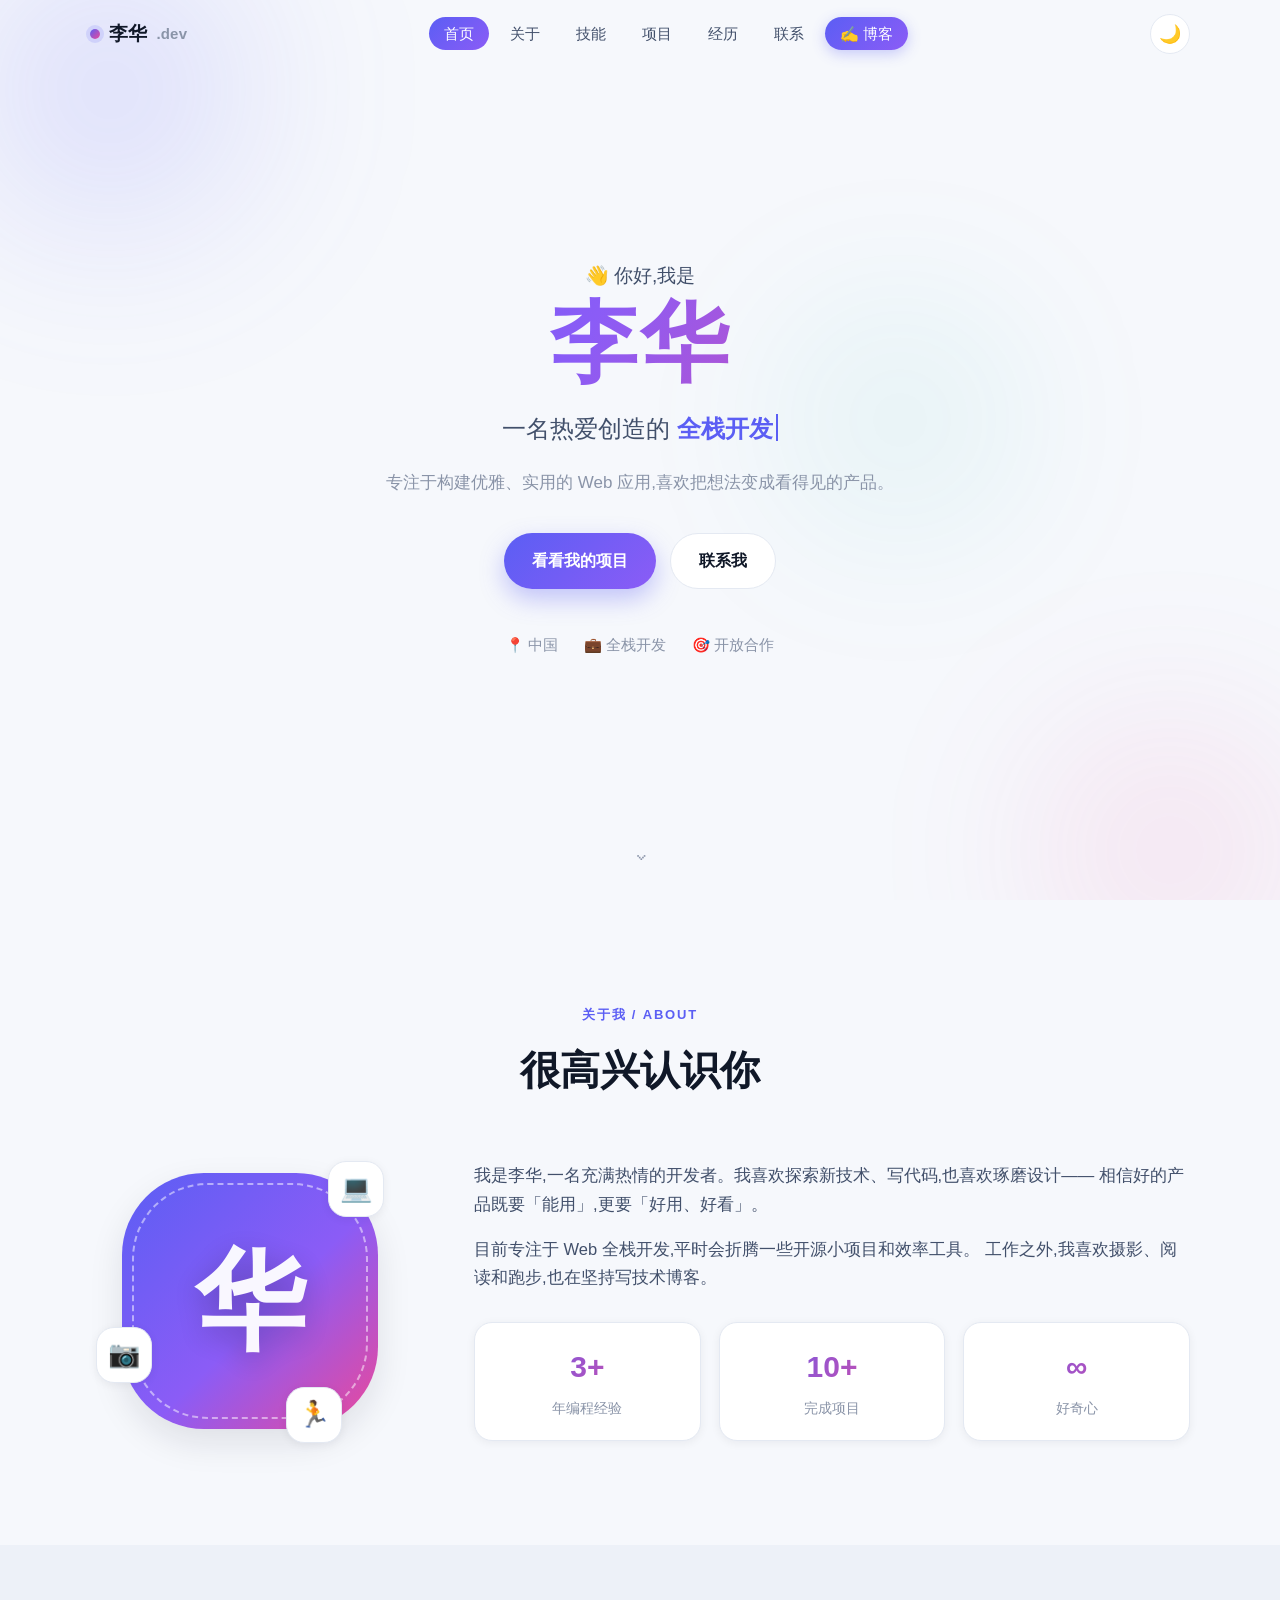
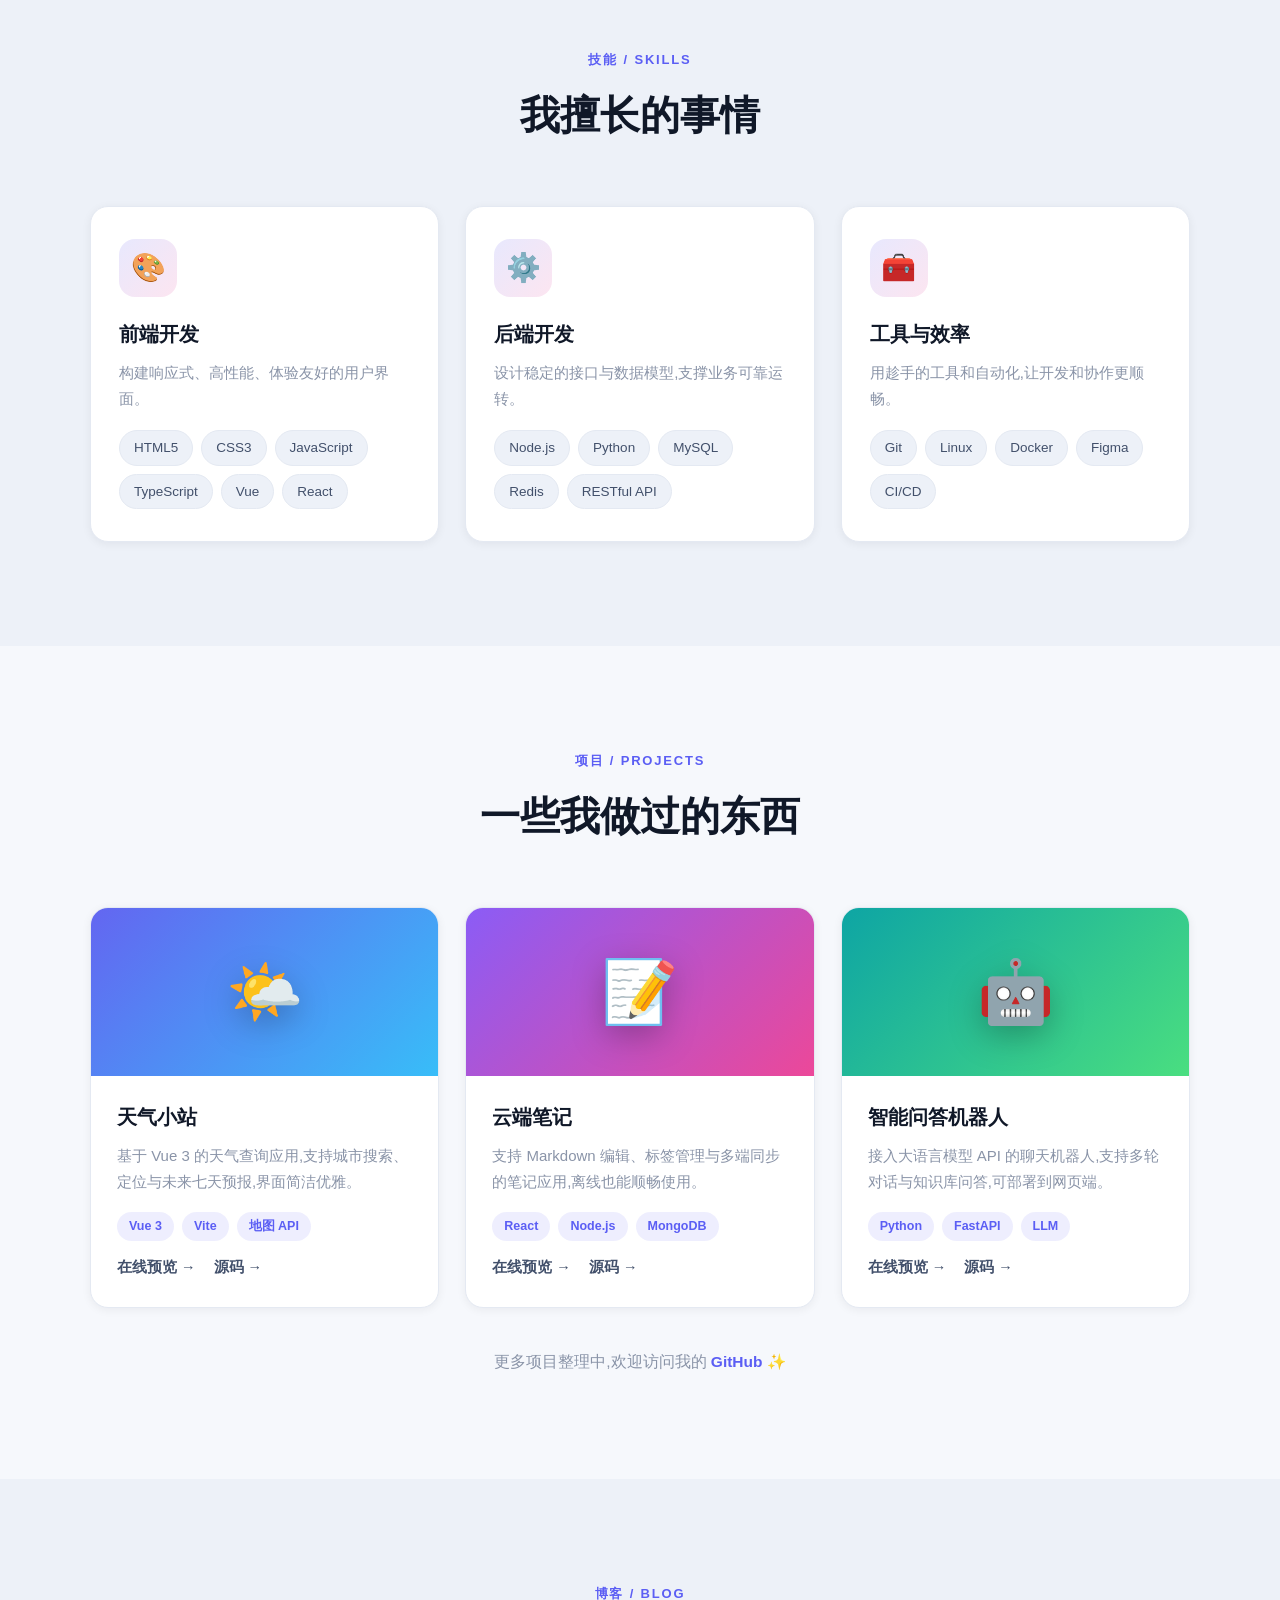
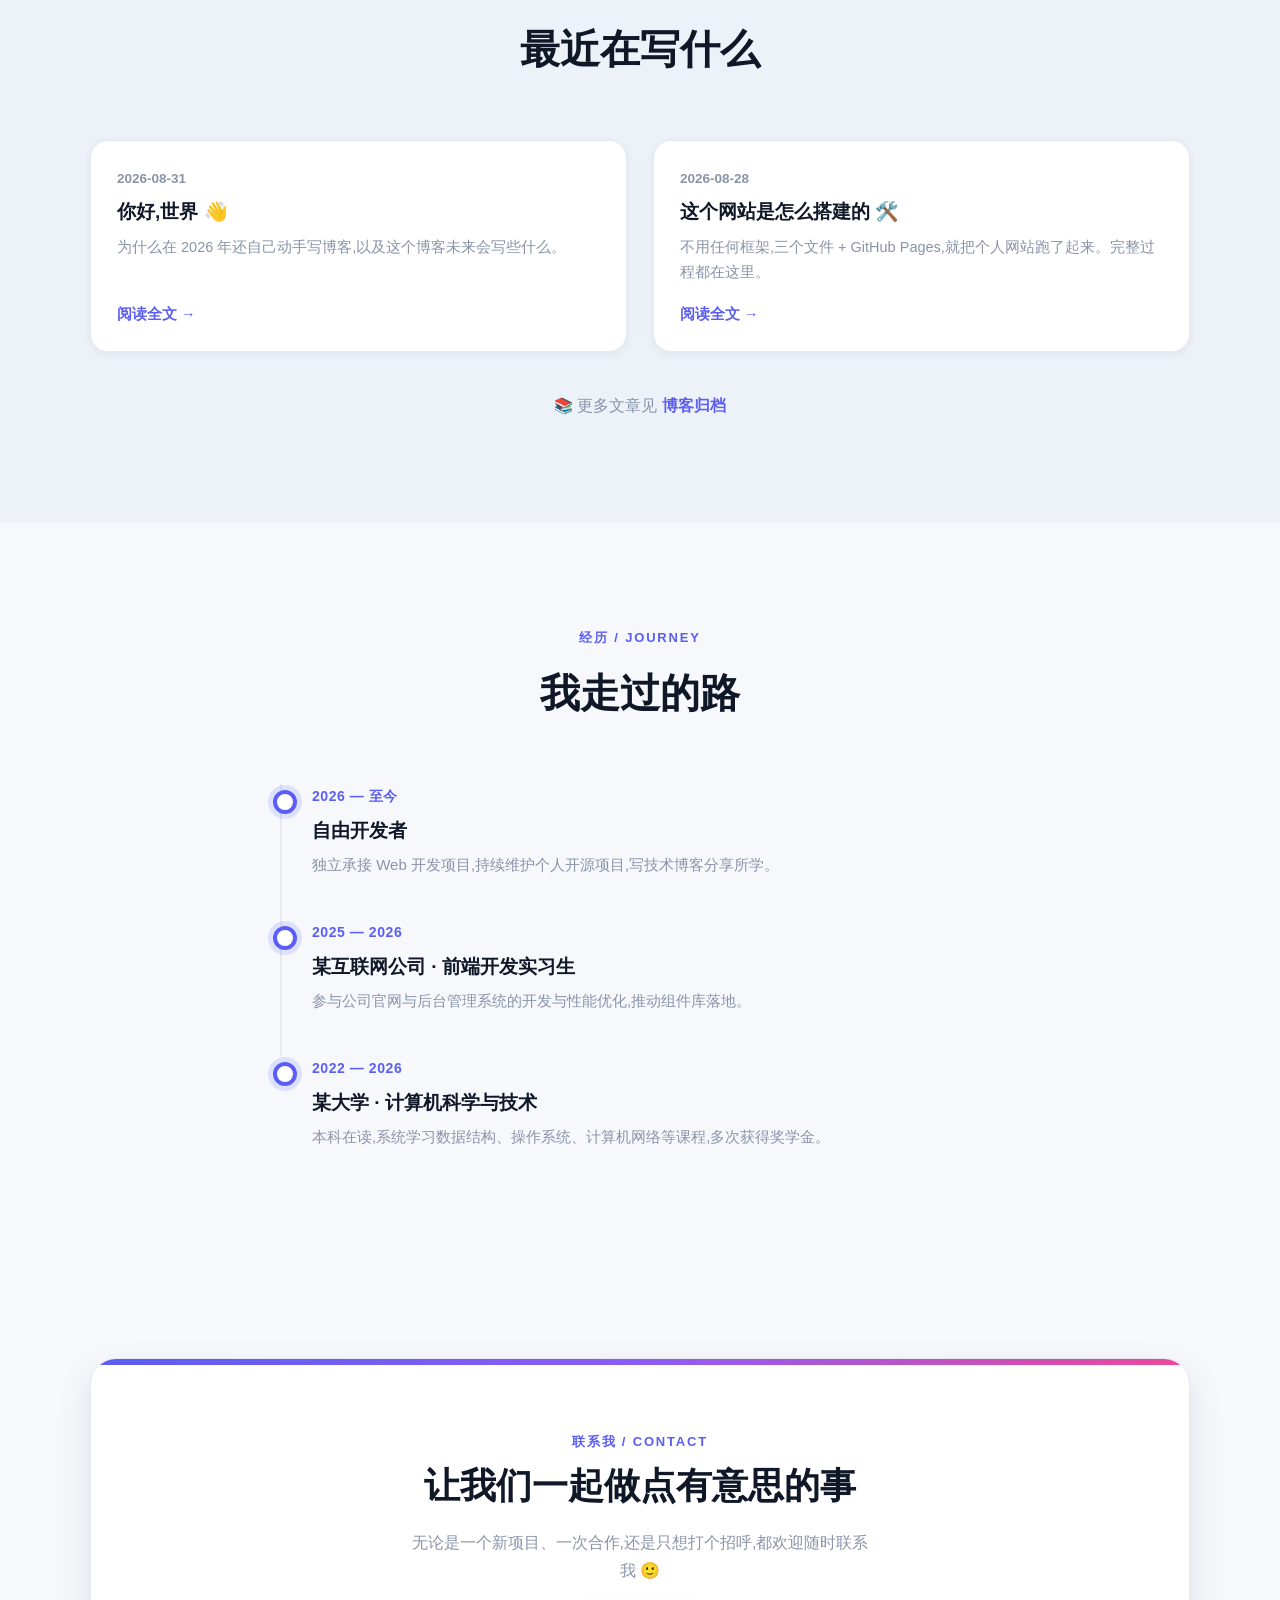
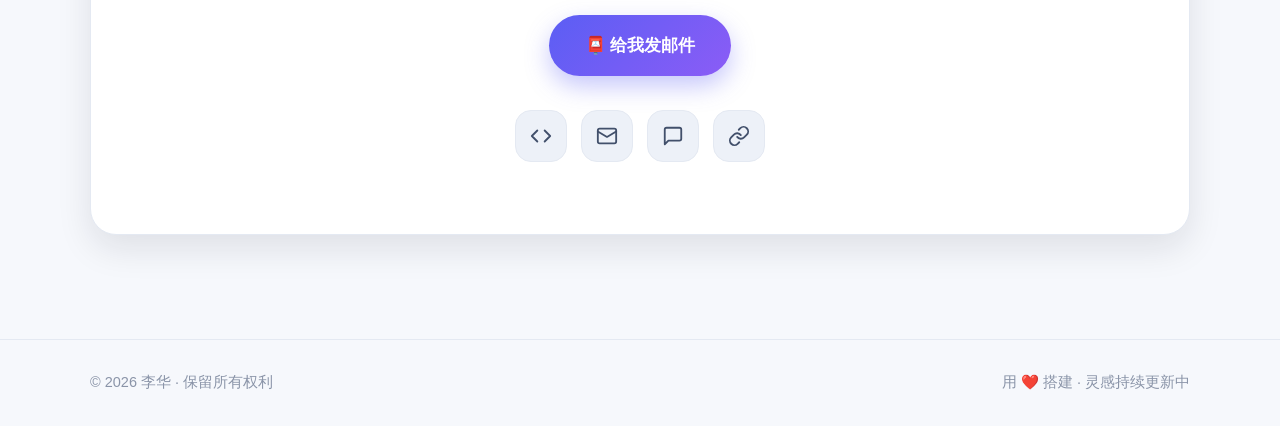
==== index.html @ 34dc0900 "init: 个人网站与博客" ====
<!DOCTYPE html>
<html lang="zh-CN">
<head>
  <meta charset="UTF-8" />
  <meta name="viewport" content="width=device-width, initial-scale=1.0" />
  <title>李华 · 个人网站</title>
  <meta name="description" content="李华的个人网站:关于我、我的技能、项目作品和联系方式。" />
  <link rel="icon" href="data:image/svg+xml,<svg xmlns='http://www.w3.org/2000/svg' viewBox='0 0 100 100'><text y='.9em' font-size='90'>🌟</text></svg>" />
  <link rel="stylesheet" href="style.css" />
</head>
<body>
  <a class="skip-link" href="#main">跳到主要内容</a>

  <!-- ================= 顶部导航 ================= -->
  <header class="site-header" id="siteHeader">
    <nav class="nav container" aria-label="主导航">
      <a class="brand" href="#home"><span class="brand-dot"></span>李华<span class="brand-sub">.dev</span></a>
      <ul class="nav-menu" id="navMenu">
        <li><a href="#home" class="nav-link active">首页</a></li>
        <li><a href="#about" class="nav-link">关于</a></li>
        <li><a href="#skills" class="nav-link">技能</a></li>
        <li><a href="#projects" class="nav-link">项目</a></li>
        <li><a href="#journey" class="nav-link">经历</a></li>
        <li><a href="#contact" class="nav-link">联系</a></li>
        <li><a href="blog.html" class="nav-link nav-blog">✍️ 博客</a></li>
      </ul>
      <div class="nav-actions">
        <button class="theme-toggle" id="themeToggle" aria-label="切换深色 / 浅色模式">🌙</button>
        <button class="nav-toggle" id="navToggle" aria-label="打开菜单" aria-expanded="false" aria-controls="navMenu">
          <span></span><span></span><span></span>
        </button>
      </div>
    </nav>
  </header>

  <main id="main">
    <!-- ================= 首屏 ================= -->
    <section class="hero" id="home">
      <div class="hero-bg" aria-hidden="true">
        <div class="blob blob-1"></div>
        <div class="blob blob-2"></div>
        <div class="blob blob-3"></div>
      </div>
      <div class="container hero-inner">
        <p class="hero-hi">👋 你好,我是</p>
        <h1 class="hero-name">李华</h1>
        <p class="hero-role">一名热爱创造的 <span id="typed" class="typed">全栈开发者</span><span class="caret" aria-hidden="true"></span></p>
        <p class="hero-desc">专注于构建优雅、实用的 Web 应用,喜欢把想法变成看得见的产品。</p>
        <div class="hero-actions">
          <a class="btn btn-primary" href="#projects">看看我的项目</a>
          <a class="btn btn-ghost" href="#contact">联系我</a>
        </div>
        <div class="hero-meta">
          <span>📍 中国</span>
          <span>💼 全栈开发</span>
          <span>🎯 开放合作</span>
        </div>
      </div>
      <a class="scroll-hint" href="#about" aria-label="向下滚动">⌄</a>
    </section>

    <!-- ================= 关于我 ================= -->
    <section class="section" id="about">
      <div class="container">
        <div class="section-head reveal">
          <p class="eyebrow">关于我 / About</p>
          <h2>很高兴认识你</h2>
        </div>
        <div class="about-grid">
          <div class="avatar-wrap reveal" style="--d:1">
            <div class="avatar"><span>华</span></div>
            <div class="badge badge-1">💻</div>
            <div class="badge badge-2">📷</div>
            <div class="badge badge-3">🏃</div>
          </div>
          <div class="about-text reveal" style="--d:2">
            <p>
              我是李华,一名充满热情的开发者。我喜欢探索新技术、写代码,也喜欢琢磨设计——
              相信好的产品既要「能用」,更要「好用、好看」。
            </p>
            <p>
              目前专注于 Web 全栈开发,平时会折腾一些开源小项目和效率工具。
              工作之外,我喜欢摄影、阅读和跑步,也在坚持写技术博客。
            </p>
            <div class="stats">
              <div class="stat"><strong>3+</strong><span>年编程经验</span></div>
              <div class="stat"><strong>10+</strong><span>完成项目</span></div>
              <div class="stat"><strong>∞</strong><span>好奇心</span></div>
            </div>
          </div>
        </div>
      </div>
    </section>

    <!-- ================= 技能 ================= -->
    <section class="section section-alt" id="skills">
      <div class="container">
        <div class="section-head reveal">
          <p class="eyebrow">技能 / Skills</p>
          <h2>我擅长的事情</h2>
        </div>
        <div class="skills-grid">
          <div class="skill-card reveal" style="--d:1">
            <div class="skill-icon">🎨</div>
            <h3>前端开发</h3>
            <p>构建响应式、高性能、体验友好的用户界面。</p>
            <div class="tags">
              <span class="tag">HTML5</span><span class="tag">CSS3</span>
              <span class="tag">JavaScript</span><span class="tag">TypeScript</span>
              <span class="tag">Vue</span><span class="tag">React</span>
            </div>
          </div>
          <div class="skill-card reveal" style="--d:2">
            <div class="skill-icon">⚙️</div>
            <h3>后端开发</h3>
            <p>设计稳定的接口与数据模型,支撑业务可靠运转。</p>
            <div class="tags">
              <span class="tag">Node.js</span><span class="tag">Python</span>
              <span class="tag">MySQL</span><span class="tag">Redis</span>
              <span class="tag">RESTful API</span>
            </div>
          </div>
          <div class="skill-card reveal" style="--d:3">
            <div class="skill-icon">🧰</div>
            <h3>工具与效率</h3>
            <p>用趁手的工具和自动化,让开发和协作更顺畅。</p>
            <div class="tags">
              <span class="tag">Git</span><span class="tag">Linux</span>
              <span class="tag">Docker</span><span class="tag">Figma</span>
              <span class="tag">CI/CD</span>
            </div>
          </div>
        </div>
      </div>
    </section>

    <!-- ================= 项目 ================= -->
    <section class="section" id="projects">
      <div class="container">
        <div class="section-head reveal">
          <p class="eyebrow">项目 / Projects</p>
          <h2>一些我做过的东西</h2>
        </div>
        <div class="projects-grid">
          <article class="project-card reveal" style="--d:1">
            <div class="cover cover-1"><span class="cover-emoji">🌤️</span></div>
            <div class="project-body">
              <h3>天气小站</h3>
              <p>基于 Vue 3 的天气查询应用,支持城市搜索、定位与未来七天预报,界面简洁优雅。</p>
              <div class="project-tags"><span>Vue 3</span><span>Vite</span><span>地图 API</span></div>
              <div class="project-links">
                <a href="#" class="link-arrow">在线预览 →</a>
                <a href="#" class="link-arrow">源码 →</a>
              </div>
            </div>
          </article>
          <article class="project-card reveal" style="--d:2">
            <div class="cover cover-2"><span class="cover-emoji">📝</span></div>
            <div class="project-body">
              <h3>云端笔记</h3>
              <p>支持 Markdown 编辑、标签管理与多端同步的笔记应用,离线也能顺畅使用。</p>
              <div class="project-tags"><span>React</span><span>Node.js</span><span>MongoDB</span></div>
              <div class="project-links">
                <a href="#" class="link-arrow">在线预览 →</a>
                <a href="#" class="link-arrow">源码 →</a>
              </div>
            </div>
          </article>
          <article class="project-card reveal" style="--d:3">
            <div class="cover cover-3"><span class="cover-emoji">🤖</span></div>
            <div class="project-body">
              <h3>智能问答机器人</h3>
              <p>接入大语言模型 API 的聊天机器人,支持多轮对话与知识库问答,可部署到网页端。</p>
              <div class="project-tags"><span>Python</span><span>FastAPI</span><span>LLM</span></div>
              <div class="project-links">
                <a href="#" class="link-arrow">在线预览 →</a>
                <a href="#" class="link-arrow">源码 →</a>
              </div>
            </div>
          </article>
        </div>
        <p class="more-hint reveal">更多项目整理中,欢迎访问我的 <a href="https://github.com/yourname" target="_blank" rel="noopener">GitHub</a> ✨</p>
      </div>
    </section>

    <!-- ================= 最新文章 ================= -->
    <section class="section section-alt" id="blog">
      <div class="container">
        <div class="section-head reveal">
          <p class="eyebrow">博客 / Blog</p>
          <h2>最近在写什么</h2>
        </div>
        <div class="blog-cards">
          <a class="post-card reveal" style="--d:1" href="posts/2026-08-31-hello-world.html">
            <time datetime="2026-08-31">2026-08-31</time>
            <h3>你好,世界 👋</h3>
            <p>为什么在 2026 年还自己动手写博客,以及这个博客未来会写些什么。</p>
            <span class="link-arrow">阅读全文 →</span>
          </a>
          <a class="post-card reveal" style="--d:2" href="posts/2026-08-28-how-i-built-this-site.html">
            <time datetime="2026-08-28">2026-08-28</time>
            <h3>这个网站是怎么搭建的 🛠️</h3>
            <p>不用任何框架,三个文件 + GitHub Pages,就把个人网站跑了起来。完整过程都在这里。</p>
            <span class="link-arrow">阅读全文 →</span>
          </a>
        </div>
        <p class="more-hint reveal">📚 更多文章见 <a href="blog.html">博客归档</a></p>
      </div>
    </section>

    <!-- ================= 经历 ================= -->
    <section class="section" id="journey">
      <div class="container">
        <div class="section-head reveal">
          <p class="eyebrow">经历 / Journey</p>
          <h2>我走过的路</h2>
        </div>
        <div class="timeline">
          <div class="t-item reveal" style="--d:1">
            <p class="t-date">2026 — 至今</p>
            <h3>自由开发者</h3>
            <p class="t-desc">独立承接 Web 开发项目,持续维护个人开源项目,写技术博客分享所学。</p>
          </div>
          <div class="t-item reveal" style="--d:2">
            <p class="t-date">2025 — 2026</p>
            <h3>某互联网公司 · 前端开发实习生</h3>
            <p class="t-desc">参与公司官网与后台管理系统的开发与性能优化,推动组件库落地。</p>
          </div>
          <div class="t-item reveal" style="--d:3">
            <p class="t-date">2022 — 2026</p>
            <h3>某大学 · 计算机科学与技术</h3>
            <p class="t-desc">本科在读,系统学习数据结构、操作系统、计算机网络等课程,多次获得奖学金。</p>
          </div>
        </div>
      </div>
    </section>

    <!-- ================= 联系 ================= -->
    <section class="section" id="contact">
      <div class="container">
        <div class="contact-card reveal">
          <p class="eyebrow">联系我 / Contact</p>
          <h2>让我们一起做点有意思的事</h2>
          <p class="contact-text">
            无论是一个新项目、一次合作,还是只想打个招呼,都欢迎随时联系我 🙂
          </p>
          <a class="btn btn-primary btn-lg" href="mailto:hello@example.com">📮 给我发邮件</a>
          <div class="socials">
            <a href="https://github.com/yourname" target="_blank" rel="noopener" class="social" aria-label="GitHub" title="GitHub">
              <svg viewBox="0 0 24 24" fill="none" stroke="currentColor" stroke-width="2" stroke-linecap="round" stroke-linejoin="round"><path d="m16 18 6-6-6-6"/><path d="m8 6-6 6 6 6"/></svg>
            </a>
            <a href="mailto:hello@example.com" class="social" aria-label="邮箱" title="邮箱">
              <svg viewBox="0 0 24 24" fill="none" stroke="currentColor" stroke-width="2" stroke-linecap="round" stroke-linejoin="round"><rect x="2" y="4" width="20" height="16" rx="2"/><path d="m2 7 10 6 10-6"/></svg>
            </a>
            <a href="#" class="social" aria-label="微信" title="微信(请替换为二维码或微信号)">
              <svg viewBox="0 0 24 24" fill="none" stroke="currentColor" stroke-width="2" stroke-linecap="round" stroke-linejoin="round"><path d="M21 15a2 2 0 0 1-2 2H7l-4 4V5a2 2 0 0 1 2-2h14a2 2 0 0 1 2 2z"/></svg>
            </a>
            <a href="#" class="social" aria-label="博客" title="博客">
              <svg viewBox="0 0 24 24" fill="none" stroke="currentColor" stroke-width="2" stroke-linecap="round" stroke-linejoin="round"><path d="M10 13a5 5 0 0 0 7.54.54l3-3a5 5 0 0 0-7.07-7.07l-1.72 1.71"/><path d="M14 11a5 5 0 0 0-7.54-.54l-3 3a5 5 0 0 0 7.07 7.07l1.71-1.71"/></svg>
            </a>
          </div>
        </div>
      </div>
    </section>
  </main>

  <!-- ================= 页脚 ================= -->
  <footer class="site-footer">
    <div class="container footer-inner">
      <p>© <span id="year">2026</span> 李华 · 保留所有权利</p>
      <p>用 ❤️ 搭建 · 灵感持续更新中</p>
    </div>
  </footer>

  <button class="back-top" id="backTop" aria-label="回到顶部">↑</button>

  <script src="script.js"></script>
</body>
</html>
---- style.css ----
/* =====================================================
   个人网站样式表
   主题色、深浅色模式都在 :root / [data-theme] 变量里改
   ===================================================== */

:root {
  --bg: #f6f8fc;
  --surface: #ffffff;
  --surface-2: #edf1f8;
  --text: #101828;
  --text-2: #42506b;
  --muted: #8a94a8;
  --primary: #5b5ef4;
  --primary-2: #8b5cf6;
  --pink: #ec4899;
  --teal: #14b8a6;
  --amber: #f59e0b;
  --border: #e4e9f2;
  --nav-bg: rgba(246, 248, 252, 0.82);
  --shadow-sm: 0 2px 10px rgba(15, 23, 42, 0.06);
  --shadow-md: 0 14px 34px rgba(15, 23, 42, 0.10);
  --radius: 18px;
  --header-h: 68px;
  --font: -apple-system, BlinkMacSystemFont, "Segoe UI", "PingFang SC",
    "Hiragino Sans GB", "Microsoft YaHei", "Noto Sans SC", sans-serif;
}

html[data-theme="dark"] {
  --bg: #0b1020;
  --surface: #141b31;
  --surface-2: #0f1526;
  --text: #e9edf8;
  --text-2: #b4bed6;
  --muted: #6d7893;
  --border: #242e4d;
  --nav-bg: rgba(11, 16, 32, 0.78);
  --shadow-sm: 0 2px 10px rgba(0, 0, 0, 0.35);
  --shadow-md: 0 16px 40px rgba(0, 0, 0, 0.45);
}

/* ---------- 基础 ---------- */
* { margin: 0; padding: 0; box-sizing: border-box; }

html {
  scroll-behavior: smooth;
  scroll-padding-top: calc(var(--header-h) + 14px);
}

body {
  font-family: var(--font);
  background: var(--bg);
  color: var(--text);
  line-height: 1.75;
  transition: background 0.35s ease, color 0.35s ease;
  overflow-x: hidden;
}

img, svg { display: block; max-width: 100%; }
a { color: inherit; text-decoration: none; }
ul { list-style: none; }
button { font-family: inherit; cursor: pointer; border: none; background: none; color: inherit; }

::selection { background: var(--primary); color: #fff; }

:focus-visible { outline: 2px solid var(--primary); outline-offset: 3px; border-radius: 4px; }

.container { width: min(1100px, 100% - 48px); margin-inline: auto; }

.skip-link {
  position: fixed; top: -60px; left: 16px; z-index: 100;
  background: var(--primary); color: #fff; padding: 10px 18px; border-radius: 10px;
  transition: top 0.25s ease;
}
.skip-link:focus { top: 12px; }

/* ---------- 顶部导航 ---------- */
.site-header {
  position: fixed; inset: 0 0 auto 0; z-index: 50;
  transition: background 0.3s ease, box-shadow 0.3s ease, border-color 0.3s ease;
  border-bottom: 1px solid transparent;
}
.site-header.scrolled {
  background: var(--nav-bg);
  backdrop-filter: blur(14px);
  -webkit-backdrop-filter: blur(14px);
  border-color: var(--border);
  box-shadow: var(--shadow-sm);
}

.nav { display: flex; align-items: center; justify-content: space-between; height: var(--header-h); gap: 16px; }

.brand { display: flex; align-items: center; gap: 9px; font-weight: 800; font-size: 19px; letter-spacing: 0.01em; }
.brand-dot {
  width: 10px; height: 10px; border-radius: 50%;
  background: linear-gradient(135deg, var(--primary), var(--pink));
  box-shadow: 0 0 0 4px rgba(91, 94, 244, 0.15);
}
.brand-sub { color: var(--muted); font-weight: 600; font-size: 15px; }

.nav-menu { display: flex; align-items: center; gap: 6px; }
.nav-link {
  padding: 8px 15px; border-radius: 999px; font-size: 15px; font-weight: 500;
  color: var(--text-2); transition: color 0.2s, background 0.2s;
}
.nav-link:hover { color: var(--text); background: var(--surface-2); }
.nav-link.active { color: #fff; background: linear-gradient(135deg, var(--primary), var(--primary-2)); }

.nav-actions { display: flex; align-items: center; gap: 8px; }

.theme-toggle {
  width: 40px; height: 40px; border-radius: 50%;
  display: grid; place-items: center; font-size: 18px;
  background: var(--surface); border: 1px solid var(--border);
  transition: transform 0.2s;
}
.theme-toggle:hover { transform: rotate(18deg) scale(1.06); }

.nav-toggle {
  display: none; flex-direction: column; justify-content: center; gap: 5px;
  width: 40px; height: 40px; border-radius: 12px;
  background: var(--surface); border: 1px solid var(--border);
  align-items: center;
}
.nav-toggle span {
  width: 18px; height: 2px; border-radius: 2px; background: var(--text);
  transition: transform 0.3s ease, opacity 0.3s ease;
}
body.menu-open .nav-toggle span:nth-child(1) { transform: translateY(7px) rotate(45deg); }
body.menu-open .nav-toggle span:nth-child(2) { opacity: 0; }
body.menu-open .nav-toggle span:nth-child(3) { transform: translateY(-7px) rotate(-45deg); }

/* ---------- 首屏 Hero ---------- */
.hero {
  position: relative;
  min-height: 100vh; min-height: 100svh;
  display: grid; place-items: center;
  text-align: center;
  padding: calc(var(--header-h) + 40px) 0 90px;
  overflow: hidden;
}

.hero-bg { position: absolute; inset: 0; pointer-events: none; }
.blob { position: absolute; border-radius: 50%; filter: blur(90px); opacity: 0.5; }
.blob-1 {
  width: 420px; height: 420px; top: -120px; left: -100px;
  background: radial-gradient(circle, rgba(91, 94, 244, 0.55), transparent 65%);
  animation: drift 14s ease-in-out infinite alternate;
}
.blob-2 {
  width: 380px; height: 380px; bottom: -140px; right: -80px;
  background: radial-gradient(circle, rgba(236, 72, 153, 0.4), transparent 65%);
  animation: drift 16s ease-in-out infinite alternate-reverse;
}
.blob-3 {
  width: 300px; height: 300px; top: 30%; right: 18%;
  background: radial-gradient(circle, rgba(20, 184, 166, 0.35), transparent 65%);
  animation: drift 12s ease-in-out infinite alternate;
}
@keyframes drift {
  from { transform: translate(0, 0) scale(1); }
  to { transform: translate(40px, 30px) scale(1.12); }
}

.hero-inner { position: relative; z-index: 1; }

.hero-hi { font-size: 19px; color: var(--text-2); font-weight: 500; }

.hero-name {
  font-size: clamp(46px, 9vw, 88px);
  font-weight: 900; line-height: 1.15; letter-spacing: 0.02em;
  background: linear-gradient(120deg, var(--primary) 5%, var(--primary-2) 45%, var(--pink) 90%);
  -webkit-background-clip: text; background-clip: text; color: transparent;
}

.hero-role { margin-top: 14px; font-size: clamp(18px, 3vw, 24px); color: var(--text-2); }
.typed { font-weight: 700; color: var(--primary); }
html[data-theme="dark"] .typed { color: #a5a8ff; }
.caret {
  display: inline-block; width: 2px; height: 1.15em; margin-left: 3px;
  background: var(--primary); vertical-align: -0.2em;
  animation: blink 1s steps(1) infinite;
}
@keyframes blink { 50% { opacity: 0; } }

.hero-desc {
  max-width: 560px; margin: 18px auto 0;
  color: var(--muted); font-size: 17px;
}

.hero-actions { margin-top: 36px; display: flex; gap: 14px; justify-content: center; flex-wrap: wrap; }

.btn {
  display: inline-flex; align-items: center; gap: 8px;
  padding: 13px 28px; border-radius: 999px;
  font-size: 16px; font-weight: 600;
  transition: transform 0.2s ease, box-shadow 0.2s ease, background 0.2s ease;
}
.btn:hover { transform: translateY(-3px); }
.btn-primary {
  color: #fff;
  background: linear-gradient(135deg, var(--primary), var(--primary-2));
  box-shadow: 0 10px 24px rgba(91, 94, 244, 0.35);
}
.btn-primary:hover { box-shadow: 0 16px 30px rgba(91, 94, 244, 0.45); }
.btn-ghost {
  color: var(--text); border: 1.5px solid var(--border); background: var(--surface);
}
.btn-ghost:hover { border-color: var(--primary); color: var(--primary); }
.btn-lg { padding: 16px 36px; font-size: 17px; }

.hero-meta {
  margin-top: 44px; display: flex; gap: 26px; justify-content: center; flex-wrap: wrap;
  color: var(--muted); font-size: 14.5px; font-weight: 500;
}

.scroll-hint {
  position: absolute; bottom: 26px; left: 50%; transform: translateX(-50%);
  font-size: 26px; color: var(--muted); animation: bounce 1.8s ease-in-out infinite;
}
@keyframes bounce { 0%, 100% { transform: translate(-50%, 0); } 50% { transform: translate(-50%, 8px); } }

/* ---------- 通用 Section ---------- */
.section { padding: 104px 0; }
.section-alt { background: var(--surface-2); transition: background 0.35s ease; }

.section-head { text-align: center; margin-bottom: 56px; }
.eyebrow {
  color: var(--primary); font-weight: 700;
  letter-spacing: 0.14em; font-size: 13px; text-transform: uppercase;
}
html[data-theme="dark"] .eyebrow { color: #9ca0ff; }
.section-head h2 { margin-top: 8px; font-size: clamp(28px, 4.5vw, 40px); font-weight: 800; }

/* ---------- 滚动浮现动画 ---------- */
.reveal { opacity: 0; transform: translateY(26px); transition: opacity 0.7s ease, transform 0.7s ease; transition-delay: calc(var(--d, 0) * 100ms); }
.reveal.visible { opacity: 1; transform: none; }

/* ---------- 关于我 ---------- */
.about-grid {
  display: grid; grid-template-columns: 320px 1fr;
  gap: 64px; align-items: center;
}

.avatar-wrap { position: relative; width: min(320px, 80%); margin-inline: auto; }
.avatar {
  aspect-ratio: 1; border-radius: 32% ;
  background: linear-gradient(135deg, var(--primary), var(--primary-2) 55%, var(--pink));
  display: grid; place-items: center;
  box-shadow: var(--shadow-md);
  overflow: hidden; position: relative;
}
.avatar::after {
  content: ""; position: absolute; inset: 10px;
  border-radius: inherit; border: 2px dashed rgba(255, 255, 255, 0.5);
}
.avatar span {
  font-size: 110px; font-weight: 900; color: #fff; opacity: 0.95;
  text-shadow: 0 8px 30px rgba(0, 0, 0, 0.25);
}
.badge {
  position: absolute; display: grid; place-items: center;
  width: 56px; height: 56px; border-radius: 18px; font-size: 26px;
  background: var(--surface); border: 1px solid var(--border);
  box-shadow: var(--shadow-sm);
}
.badge-1 { top: -12px; right: -6px; animation: float-y 4s ease-in-out infinite; }
.badge-2 { bottom: 18%; left: -26px; animation: float-y 5s ease-in-out infinite 0.6s; }
.badge-3 { bottom: -14px; right: 14%; animation: float-y 4.5s ease-in-out infinite 1.1s; }
@keyframes float-y { 0%, 100% { transform: translateY(0); } 50% { transform: translateY(-9px); } }

.about-text p { color: var(--text-2); margin-bottom: 16px; font-size: 16.5px; }

.stats { display: flex; gap: 18px; margin-top: 30px; flex-wrap: wrap; }
.stat {
  flex: 1; min-width: 120px; text-align: center;
  background: var(--surface); border: 1px solid var(--border);
  border-radius: var(--radius); padding: 18px 12px;
  box-shadow: var(--shadow-sm);
}
.stat strong {
  display: block; font-size: 30px; font-weight: 800;
  background: linear-gradient(120deg, var(--primary), var(--pink));
  -webkit-background-clip: text; background-clip: text; color: transparent;
}
.stat span { color: var(--muted); font-size: 14px; }

/* ---------- 技能 ---------- */
.skills-grid { display: grid; grid-template-columns: repeat(auto-fit, minmax(280px, 1fr)); gap: 26px; }

.skill-card {
  background: var(--surface); border: 1px solid var(--border);
  border-radius: var(--radius); padding: 32px 28px;
  box-shadow: var(--shadow-sm);
  transition: transform 0.25s ease, box-shadow 0.25s ease, border-color 0.25s ease;
}
.skill-card:hover { transform: translateY(-6px); box-shadow: var(--shadow-md); border-color: transparent; }

.skill-icon {
  width: 58px; height: 58px; border-radius: 16px; font-size: 28px;
  display: grid; place-items: center; margin-bottom: 20px;
  background: linear-gradient(135deg, rgba(91, 94, 244, 0.14), rgba(236, 72, 153, 0.14));
}
.skill-card h3 { font-size: 20px; margin-bottom: 8px; }
.skill-card > p { color: var(--muted); font-size: 15px; margin-bottom: 18px; }

.tags { display: flex; flex-wrap: wrap; gap: 8px; }
.tag {
  font-size: 13.5px; font-weight: 500; color: var(--text-2);
  background: var(--surface-2); border: 1px solid var(--border);
  padding: 5px 14px; border-radius: 999px;
}

/* ---------- 项目 ---------- */
.projects-grid { display: grid; grid-template-columns: repeat(auto-fit, minmax(300px, 1fr)); gap: 26px; }

.project-card {
  background: var(--surface); border: 1px solid var(--border);
  border-radius: var(--radius); overflow: hidden;
  box-shadow: var(--shadow-sm); display: flex; flex-direction: column;
  transition: transform 0.25s ease, box-shadow 0.25s ease;
}
.project-card:hover { transform: translateY(-6px); box-shadow: var(--shadow-md); }

.cover { height: 168px; display: grid; place-items: center; position: relative; overflow: hidden; }
.cover-emoji { font-size: 62px; filter: drop-shadow(0 10px 16px rgba(0, 0, 0, 0.25)); transition: transform 0.3s ease; }
.project-card:hover .cover-emoji { transform: scale(1.14) rotate(-5deg); }
.cover-1 { background: linear-gradient(135deg, #6366f1, #38bdf8); }
.cover-2 { background: linear-gradient(135deg, #8b5cf6, #ec4899); }
.cover-3 { background: linear-gradient(135deg, #0ea5a4, #4ade80); }

.project-body { padding: 24px 26px 26px; display: flex; flex-direction: column; flex: 1; }
.project-body h3 { font-size: 20px; margin-bottom: 8px; }
.project-body > p { color: var(--muted); font-size: 15px; flex: 1; }

.project-tags { display: flex; flex-wrap: wrap; gap: 8px; margin: 16px 0 14px; }
.project-tags span {
  font-size: 12.5px; font-weight: 600; color: var(--primary);
  background: rgba(91, 94, 244, 0.1); padding: 4px 12px; border-radius: 999px;
}
html[data-theme="dark"] .project-tags span { color: #a5a8ff; }

.project-links { display: flex; gap: 18px; }
.link-arrow { font-size: 14.5px; font-weight: 600; color: var(--text-2); transition: color 0.2s; }
.link-arrow:hover { color: var(--primary); }

.more-hint { text-align: center; margin-top: 40px; color: var(--muted); font-size: 15.5px; }
.more-hint a { color: var(--primary); font-weight: 600; }
html[data-theme="dark"] .more-hint a { color: #a5a8ff; }

/* ---------- 博客入口 / 列表 ---------- */
.nav-blog {
  color: #fff !important;
  background: linear-gradient(135deg, var(--primary), var(--primary-2));
  box-shadow: 0 4px 14px rgba(91, 94, 244, 0.30);
}
.nav-blog:hover { color: #fff; transform: translateY(-2px); }

.page-head {
  max-width: 760px; margin: 0 auto; text-align: center;
  padding: calc(var(--header-h) + 64px) 24px 30px;
}
.page-head h1 { margin-top: 10px; font-size: clamp(28px, 5vw, 42px); font-weight: 800; line-height: 1.3; }
.p-meta { color: var(--muted); font-size: 14.5px; margin-top: 12px; }

.blog-wrap { max-width: 760px; margin: 0 auto; padding-bottom: 40px; }
.post-list-item {
  display: block; padding: 28px 20px;
  border-radius: var(--radius); border-bottom: 1px solid var(--border);
  transition: background 0.2s ease;
}
.post-list-item:last-child { border-bottom: none; }
.post-list-item:hover { background: var(--surface); }
.post-list-item:hover h2 { color: var(--primary); }
.post-item-date {
  color: var(--muted); font-size: 13.5px; font-weight: 700;
  letter-spacing: 0.04em; font-variant-numeric: tabular-nums;
}
.post-list-item h2 { font-size: 21px; margin: 8px 0; line-height: 1.5; transition: color 0.2s ease; }
.post-item-excerpt { color: var(--muted); font-size: 15.5px; margin-bottom: 12px; }

/* 首页「最新文章」卡片 */
.blog-cards { display: grid; grid-template-columns: repeat(auto-fit, minmax(280px, 1fr)); gap: 26px; }
.post-card {
  background: var(--surface); border: 1px solid var(--border);
  border-radius: var(--radius); padding: 26px 26px 24px;
  display: flex; flex-direction: column; box-shadow: var(--shadow-sm);
  transition: transform 0.25s ease, box-shadow 0.25s ease;
}
.post-card:hover { transform: translateY(-6px); box-shadow: var(--shadow-md); }
.post-card time { color: var(--muted); font-size: 13.5px; font-weight: 600; }
.post-card h3 { font-size: 19px; line-height: 1.5; margin: 8px 0; transition: color 0.2s ease; }
.post-card:hover h3 { color: var(--primary); }
.post-card p { color: var(--muted); font-size: 14.5px; flex: 1; }
.post-card .link-arrow { margin-top: 16px; color: var(--primary); font-weight: 600; font-size: 14.5px; }

/* ---------- 文章页排版 ---------- */
.article { max-width: 720px; margin: 0 auto; font-size: 16.5px; }
.article p { color: var(--text-2); margin-bottom: 18px; }
.article .lead { font-size: 18px; color: var(--text); }
.article h2 { font-size: 24px; margin: 40px 0 16px; }
.article h3 { font-size: 19px; margin: 30px 0 12px; }
.article ul, .article ol { margin: 0 0 18px 22px; color: var(--text-2); }
.article li { margin-bottom: 8px; }
.article a { color: var(--primary); text-decoration: underline; text-underline-offset: 3px; }
.article strong { color: var(--text); }
.article blockquote {
  border-left: 3px solid var(--primary);
  background: var(--surface);
  border-radius: 4px 14px 14px 4px;
  padding: 14px 20px; margin: 0 0 18px; color: var(--muted);
}
.article code {
  font-family: Consolas, "Courier New", monospace; font-size: 0.88em;
  background: var(--surface-2); border: 1px solid var(--border);
  padding: 2px 7px; border-radius: 6px; color: var(--text);
}
.article pre {
  background: var(--surface-2); border: 1px solid var(--border);
  border-radius: 14px; padding: 18px 20px; overflow-x: auto;
  margin: 0 0 18px; line-height: 1.6;
}
.article pre code { background: none; border: none; padding: 0; font-size: 14px; }
.article hr { border: none; border-top: 1px solid var(--border); margin: 32px 0; }
.article img { border-radius: 14px; margin-bottom: 18px; }

.post-nav {
  max-width: 720px; margin: 26px auto 0; padding: 24px 24px 80px;
  border-top: 1px solid var(--border);
  display: flex; justify-content: space-between; gap: 16px; flex-wrap: wrap;
}
.post-nav a { color: var(--text-2); font-weight: 600; font-size: 15px; transition: color 0.2s; }
.post-nav a:hover { color: var(--primary); }

/* ---------- 经历时间线 ---------- */
.timeline { max-width: 720px; margin: 0 auto; }
.t-item {
  position: relative; padding: 0 0 42px 30px;
  border-left: 2px solid var(--border);
}
.t-item:last-child { border-left-color: transparent; padding-bottom: 0; }
.t-item::before {
  content: ""; position: absolute; left: -9px; top: 6px;
  width: 16px; height: 16px; border-radius: 50%;
  background: var(--surface);
  border: 4px solid var(--primary);
  box-shadow: 0 0 0 5px rgba(91, 94, 244, 0.15);
}
.t-date { color: var(--primary); font-weight: 700; font-size: 14px; letter-spacing: 0.04em; }
html[data-theme="dark"] .t-date { color: #9ca0ff; }
.t-item h3 { font-size: 19px; margin: 6px 0 4px; }
.t-desc { color: var(--muted); font-size: 15px; }

/* ---------- 联系 ---------- */
.contact-card {
  text-align: center;
  background: var(--surface); border: 1px solid var(--border);
  border-radius: calc(var(--radius) + 8px);
  padding: 72px 32px;
  box-shadow: var(--shadow-md);
  position: relative; overflow: hidden;
}
.contact-card::before {
  content: ""; position: absolute; inset: 0 0 auto 0; height: 6px;
  background: linear-gradient(90deg, var(--primary), var(--primary-2), var(--pink));
}
.contact-card h2 { font-size: clamp(26px, 4vw, 36px); margin-bottom: 12px; }
.contact-text { color: var(--muted); max-width: 460px; margin: 0 auto 30px; }
.contact-card .btn-lg { margin-bottom: 34px; }

.socials { display: flex; gap: 14px; justify-content: center; }
.social {
  width: 52px; height: 52px; border-radius: 16px;
  display: grid; place-items: center;
  background: var(--surface-2); border: 1px solid var(--border);
  color: var(--text-2);
  transition: transform 0.2s ease, color 0.2s ease, border-color 0.2s ease;
}
.social svg { width: 22px; height: 22px; }
.social:hover { transform: translateY(-4px); color: var(--primary); border-color: var(--primary); }

/* ---------- 页脚 ---------- */
.site-footer {
  border-top: 1px solid var(--border);
  padding: 30px 0; color: var(--muted); font-size: 14.5px;
}
.footer-inner { display: flex; justify-content: space-between; gap: 12px; flex-wrap: wrap; }

/* ---------- 回到顶部 ---------- */
.back-top {
  position: fixed; right: 26px; bottom: 26px; z-index: 40;
  width: 48px; height: 48px; border-radius: 50%;
  display: grid; place-items: center; font-size: 20px; font-weight: 700;
  color: #fff; background: linear-gradient(135deg, var(--primary), var(--primary-2));
  box-shadow: 0 10px 24px rgba(91, 94, 244, 0.4);
  opacity: 0; visibility: hidden; transform: translateY(14px);
  transition: opacity 0.3s ease, transform 0.3s ease, visibility 0.3s;
}
.back-top.show { opacity: 1; visibility: visible; transform: none; }
.back-top:hover { transform: translateY(-4px); }

/* ---------- 响应式 ---------- */
@media (max-width: 900px) {
  .about-grid { grid-template-columns: 1fr; gap: 48px; }
  .avatar-wrap { width: min(260px, 70%); }
  .avatar span { font-size: 88px; }
}

@media (max-width: 720px) {
  .section { padding: 80px 0; }
  .nav-toggle { display: flex; }
  .nav-menu {
    position: fixed; top: var(--header-h); left: 0; right: 0;
    flex-direction: column; align-items: stretch; gap: 4px;
    background: var(--surface); border-bottom: 1px solid var(--border);
    padding: 14px 20px 20px;
    box-shadow: var(--shadow-md);
    opacity: 0; visibility: hidden; transform: translateY(-10px);
    transition: opacity 0.25s ease, transform 0.25s ease, visibility 0.25s;
  }
  body.menu-open .nav-menu { opacity: 1; visibility: visible; transform: none; }
  .nav-link { display: block; text-align: center; padding: 12px; }
  .nav-link.active { background: none; color: var(--primary); }
  .hero-meta { gap: 14px; }
  .footer-inner { justify-content: center; text-align: center; }
}

/* ---------- 动效偏好:减少 ---------- */
@media (prefers-reduced-motion: reduce) {
  html { scroll-behavior: auto; }
  *, *::before, *::after {
    animation-duration: 0.01ms !important;
    animation-iteration-count: 1 !important;
    transition-duration: 0.01ms !important;
  }
  .reveal { opacity: 1; transform: none; }
}
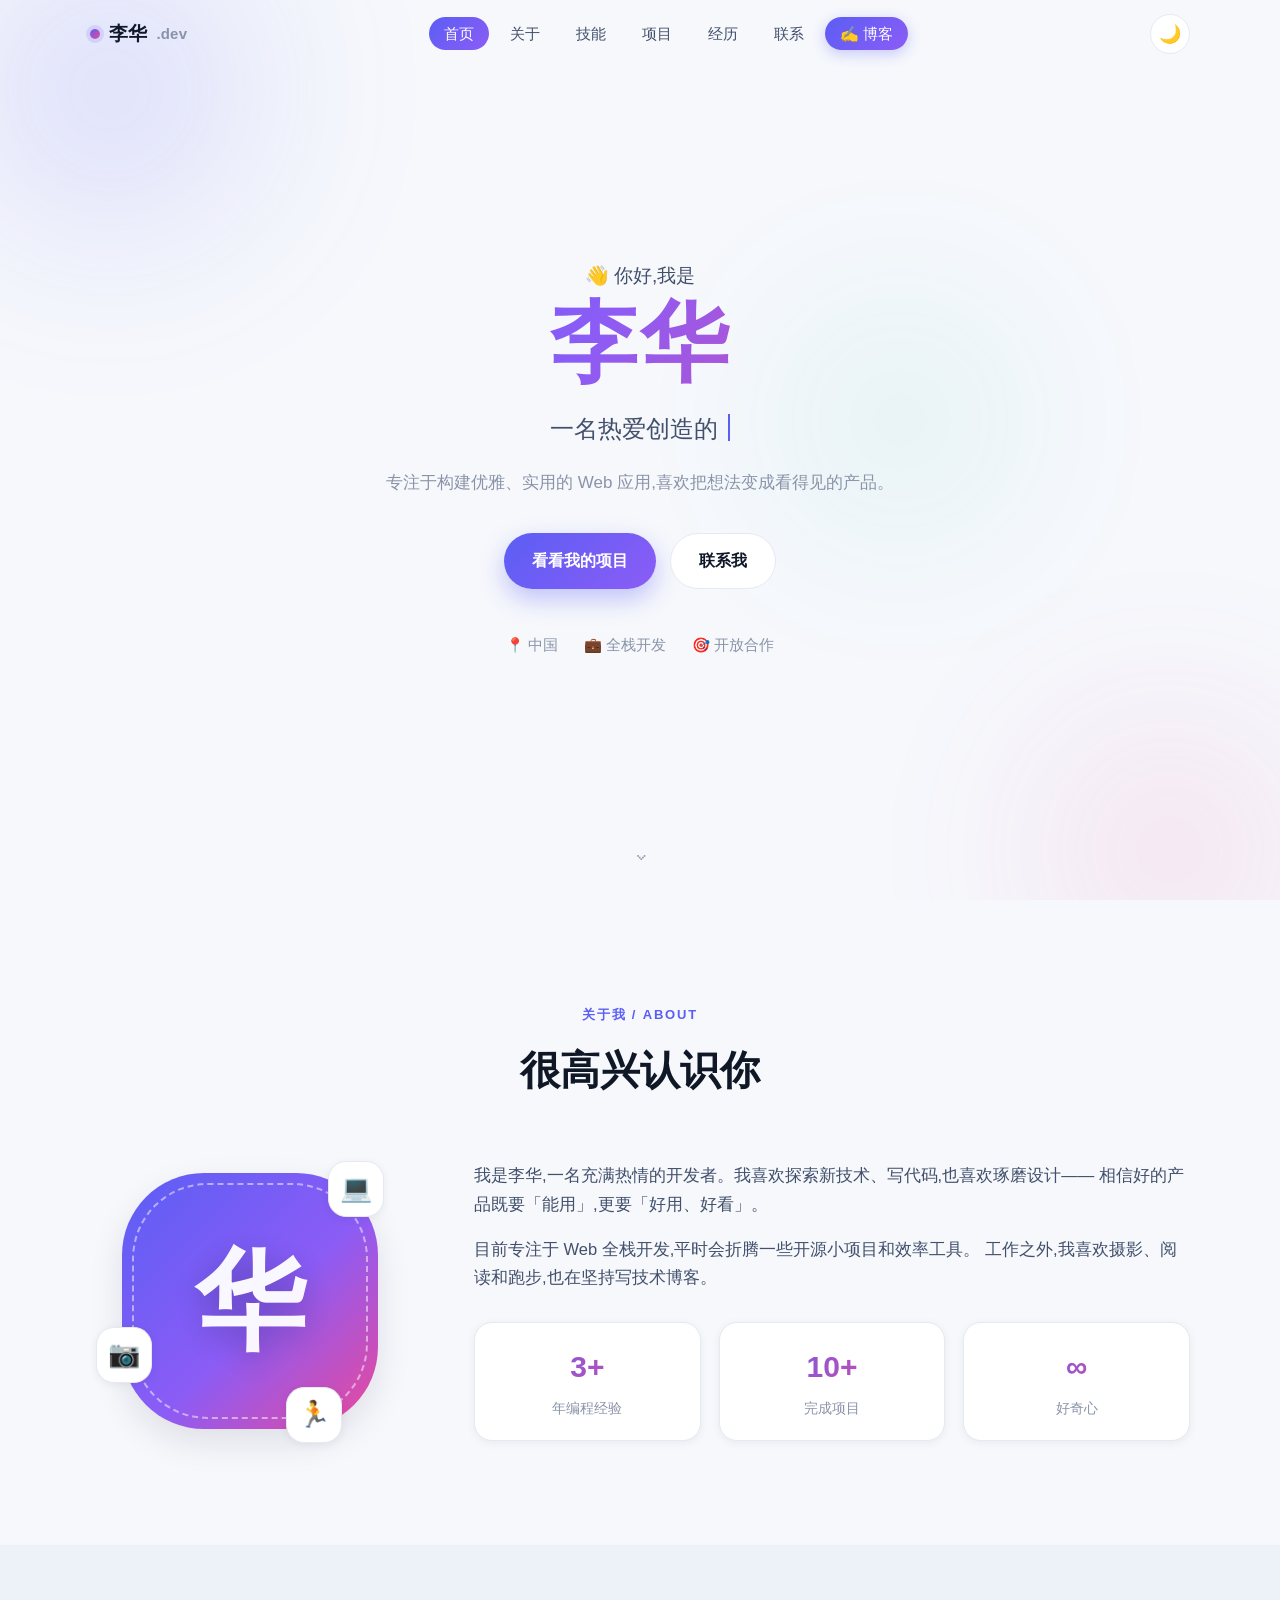
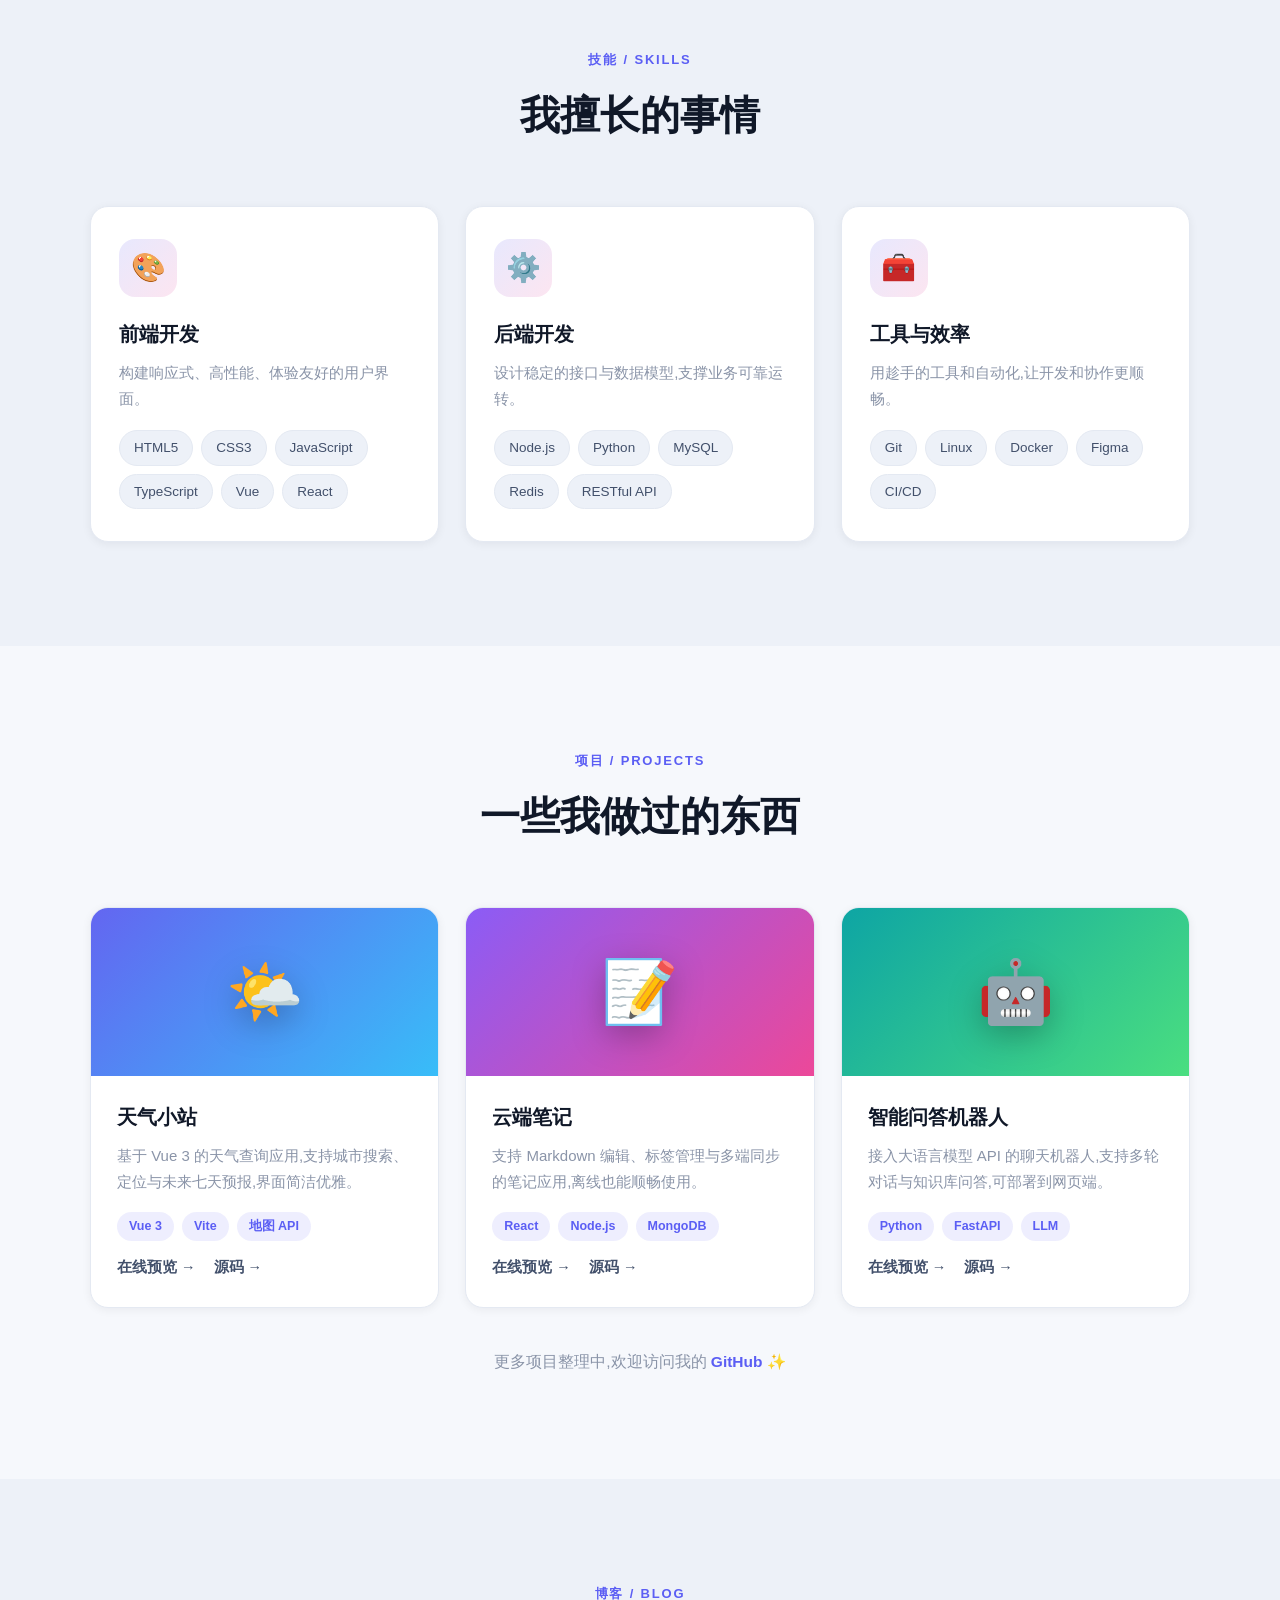
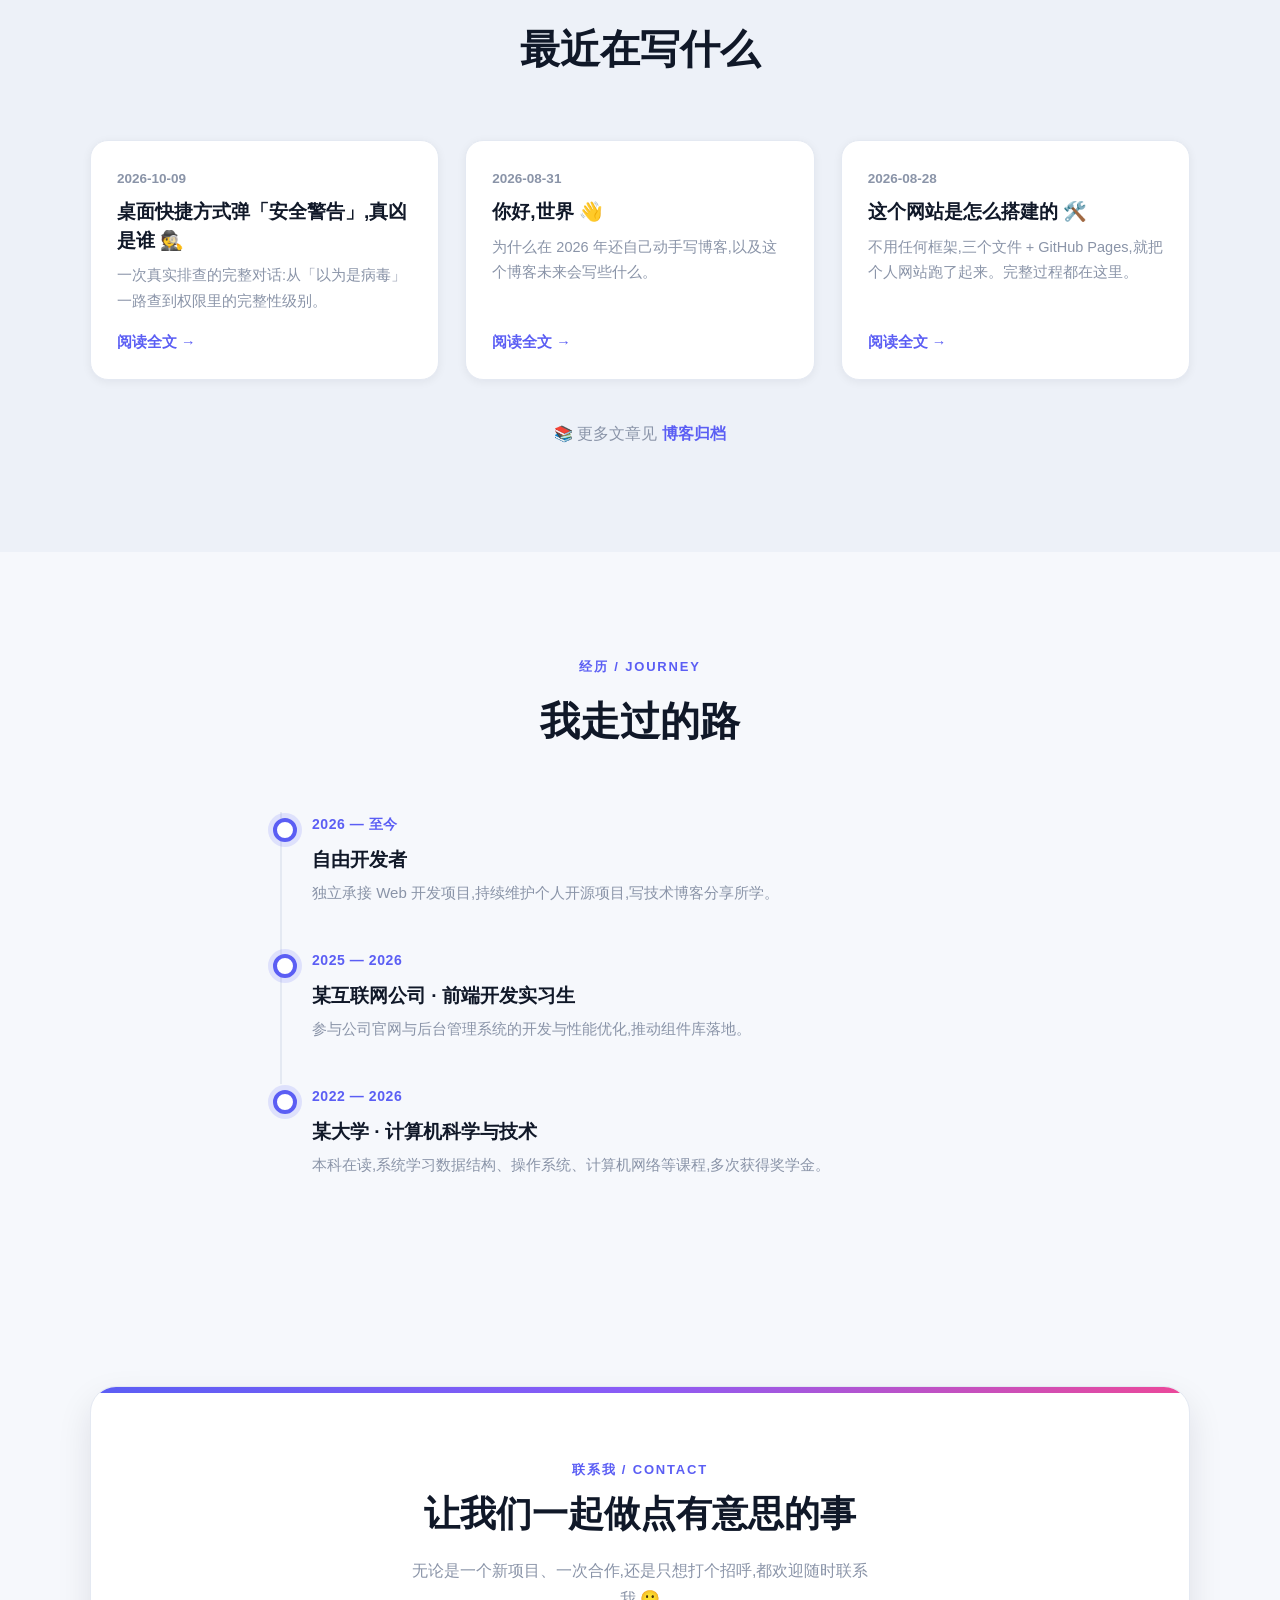
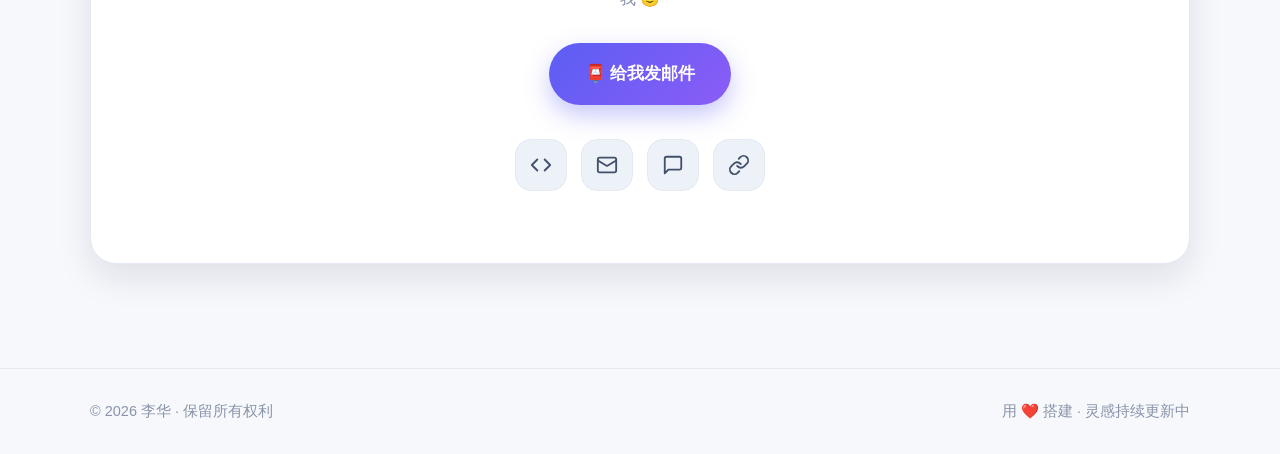
==== commit 40f20f19: "新文章:桌面快捷方式弹「安全警告」,真凶是谁(排查对话原文)" ====
--- a/index.html
+++ b/index.html
@@ -191,13 +191,19 @@
           <h2>最近在写什么</h2>
         </div>
         <div class="blog-cards">
-          <a class="post-card reveal" style="--d:1" href="posts/2026-08-31-hello-world.html">
+          <a class="post-card reveal" style="--d:1" href="posts/2026-10-09-shortcut-security-warning.html">
+            <time datetime="2026-10-09">2026-10-09</time>
+            <h3>桌面快捷方式弹「安全警告」,真凶是谁 🕵️</h3>
+            <p>一次真实排查的完整对话:从「以为是病毒」一路查到权限里的完整性级别。</p>
+            <span class="link-arrow">阅读全文 →</span>
+          </a>
+          <a class="post-card reveal" style="--d:2" href="posts/2026-08-31-hello-world.html">
             <time datetime="2026-08-31">2026-08-31</time>
             <h3>你好,世界 👋</h3>
             <p>为什么在 2026 年还自己动手写博客,以及这个博客未来会写些什么。</p>
             <span class="link-arrow">阅读全文 →</span>
           </a>
-          <a class="post-card reveal" style="--d:2" href="posts/2026-08-28-how-i-built-this-site.html">
+          <a class="post-card reveal" style="--d:3" href="posts/2026-08-28-how-i-built-this-site.html">
             <time datetime="2026-08-28">2026-08-28</time>
             <h3>这个网站是怎么搭建的 🛠️</h3>
             <p>不用任何框架,三个文件 + GitHub Pages,就把个人网站跑了起来。完整过程都在这里。</p>
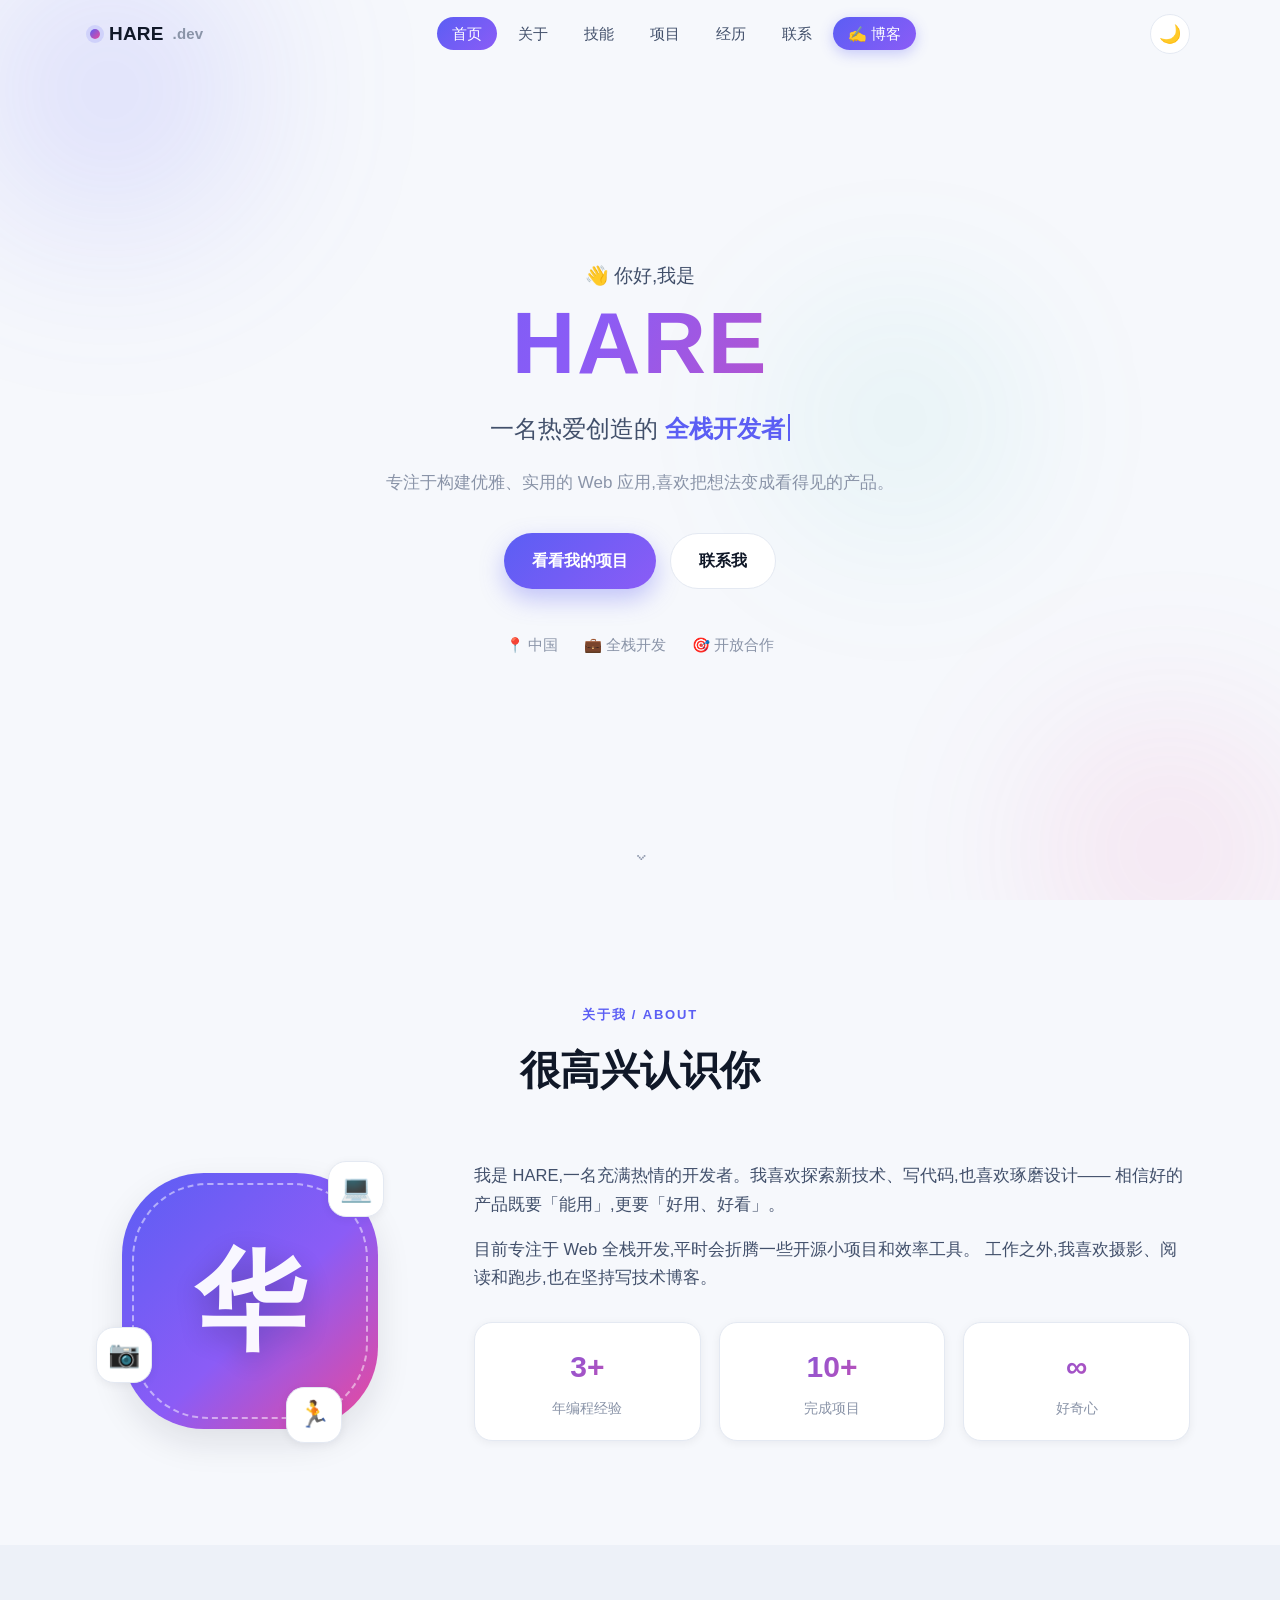
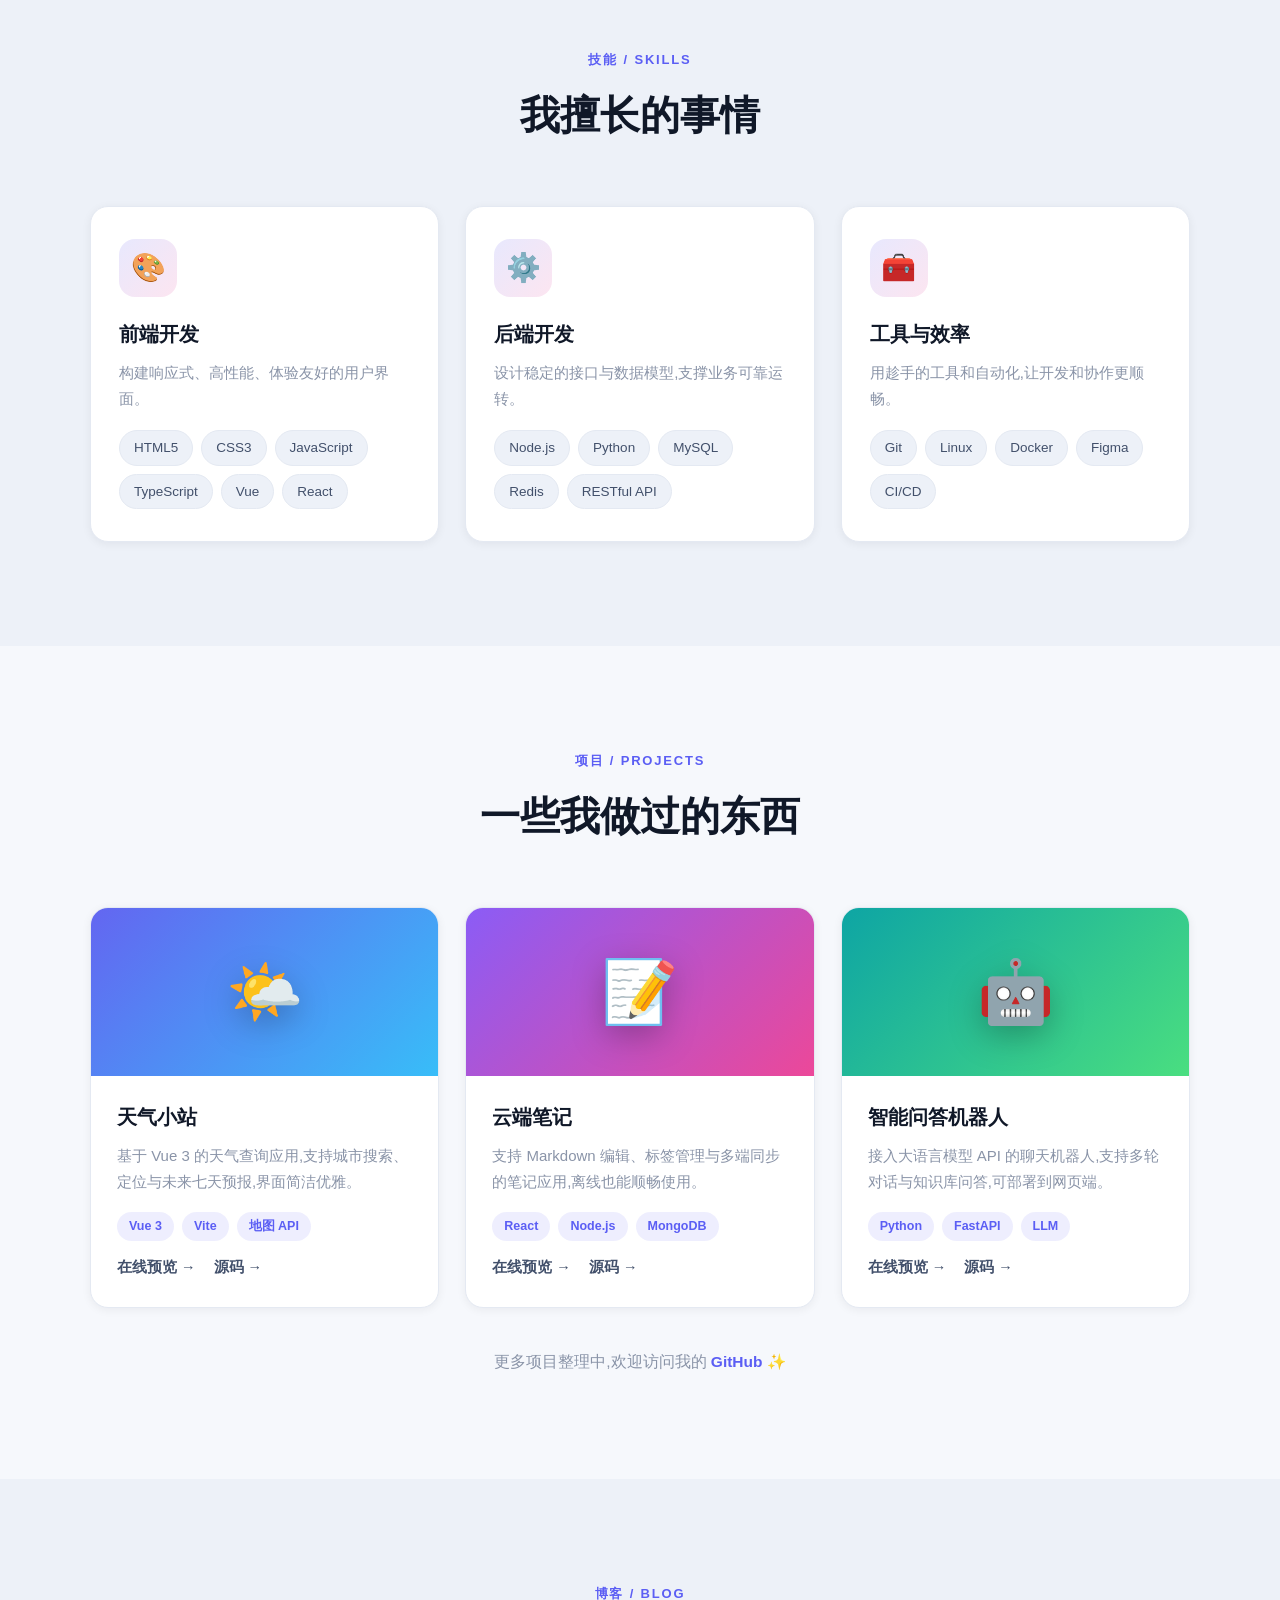
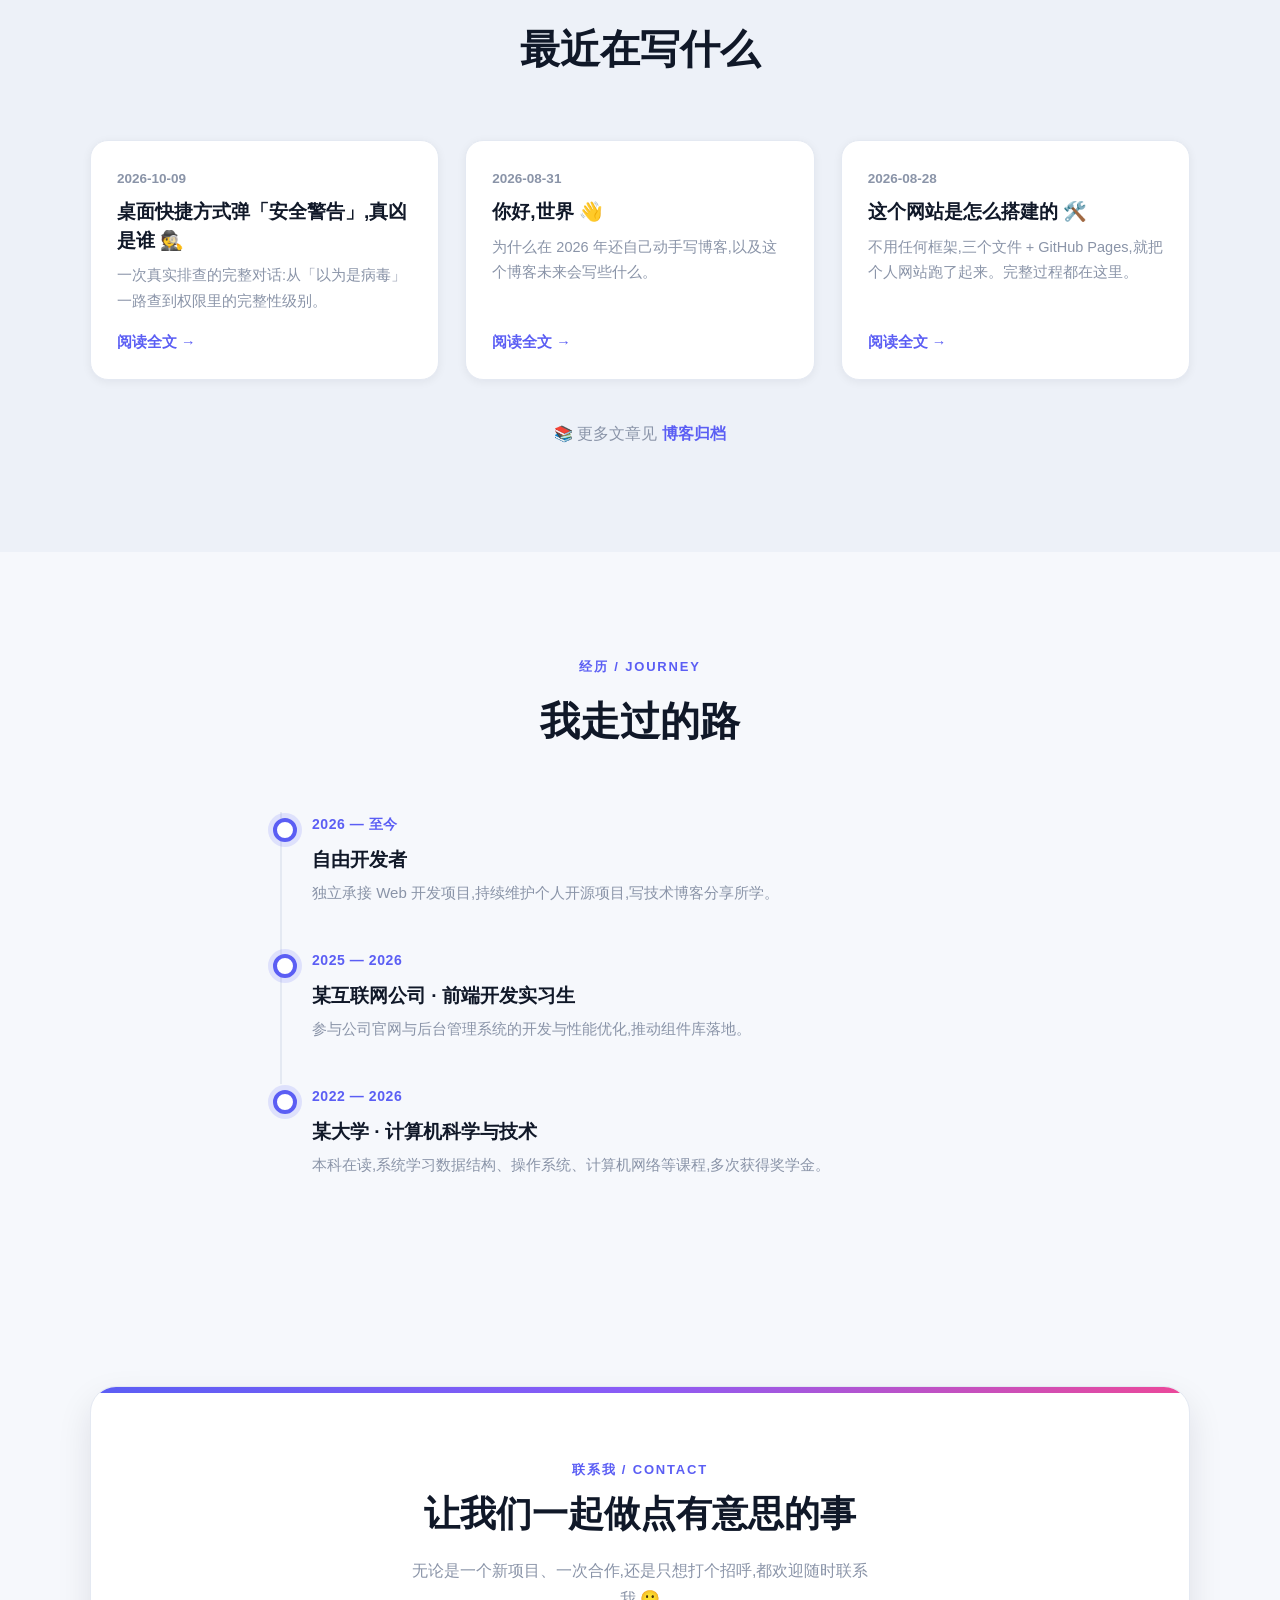
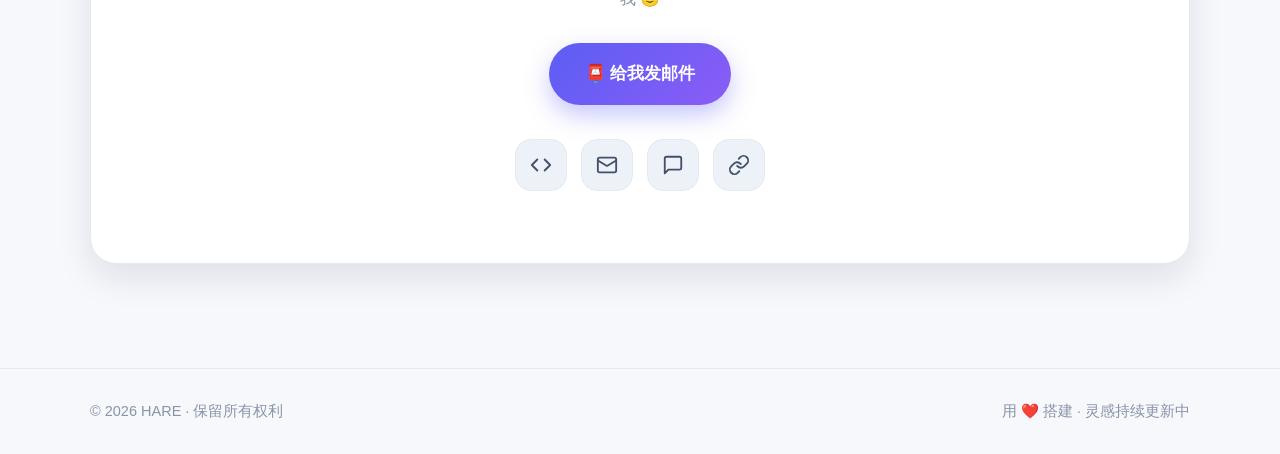
==== commit 7a802c70: "站点署名:李华 -> HARE" ====
--- a/index.html
+++ b/index.html
@@ -3,8 +3,8 @@
 <head>
   <meta charset="UTF-8" />
   <meta name="viewport" content="width=device-width, initial-scale=1.0" />
-  <title>李华 · 个人网站</title>
-  <meta name="description" content="李华的个人网站:关于我、我的技能、项目作品和联系方式。" />
+  <title>HARE · 个人网站</title>
+  <meta name="description" content="HARE 的个人网站:关于我、我的技能、项目作品和联系方式。" />
   <link rel="icon" href="data:image/svg+xml,<svg xmlns='http://www.w3.org/2000/svg' viewBox='0 0 100 100'><text y='.9em' font-size='90'>🌟</text></svg>" />
   <link rel="stylesheet" href="style.css" />
 </head>
@@ -14,7 +14,7 @@
   <!-- ================= 顶部导航 ================= -->
   <header class="site-header" id="siteHeader">
     <nav class="nav container" aria-label="主导航">
-      <a class="brand" href="#home"><span class="brand-dot"></span>李华<span class="brand-sub">.dev</span></a>
+      <a class="brand" href="#home"><span class="brand-dot"></span>HARE<span class="brand-sub">.dev</span></a>
       <ul class="nav-menu" id="navMenu">
         <li><a href="#home" class="nav-link active">首页</a></li>
         <li><a href="#about" class="nav-link">关于</a></li>
@@ -43,7 +43,7 @@
       </div>
       <div class="container hero-inner">
         <p class="hero-hi">👋 你好,我是</p>
-        <h1 class="hero-name">李华</h1>
+        <h1 class="hero-name">HARE</h1>
         <p class="hero-role">一名热爱创造的 <span id="typed" class="typed">全栈开发者</span><span class="caret" aria-hidden="true"></span></p>
         <p class="hero-desc">专注于构建优雅、实用的 Web 应用,喜欢把想法变成看得见的产品。</p>
         <div class="hero-actions">
@@ -75,7 +75,7 @@
           </div>
           <div class="about-text reveal" style="--d:2">
             <p>
-              我是李华,一名充满热情的开发者。我喜欢探索新技术、写代码,也喜欢琢磨设计——
+              我是 HARE,一名充满热情的开发者。我喜欢探索新技术、写代码,也喜欢琢磨设计——
               相信好的产品既要「能用」,更要「好用、好看」。
             </p>
             <p>
@@ -273,7 +273,7 @@
   <!-- ================= 页脚 ================= -->
   <footer class="site-footer">
     <div class="container footer-inner">
-      <p>© <span id="year">2026</span> 李华 · 保留所有权利</p>
+      <p>© <span id="year">2026</span> HARE · 保留所有权利</p>
       <p>用 ❤️ 搭建 · 灵感持续更新中</p>
     </div>
   </footer>
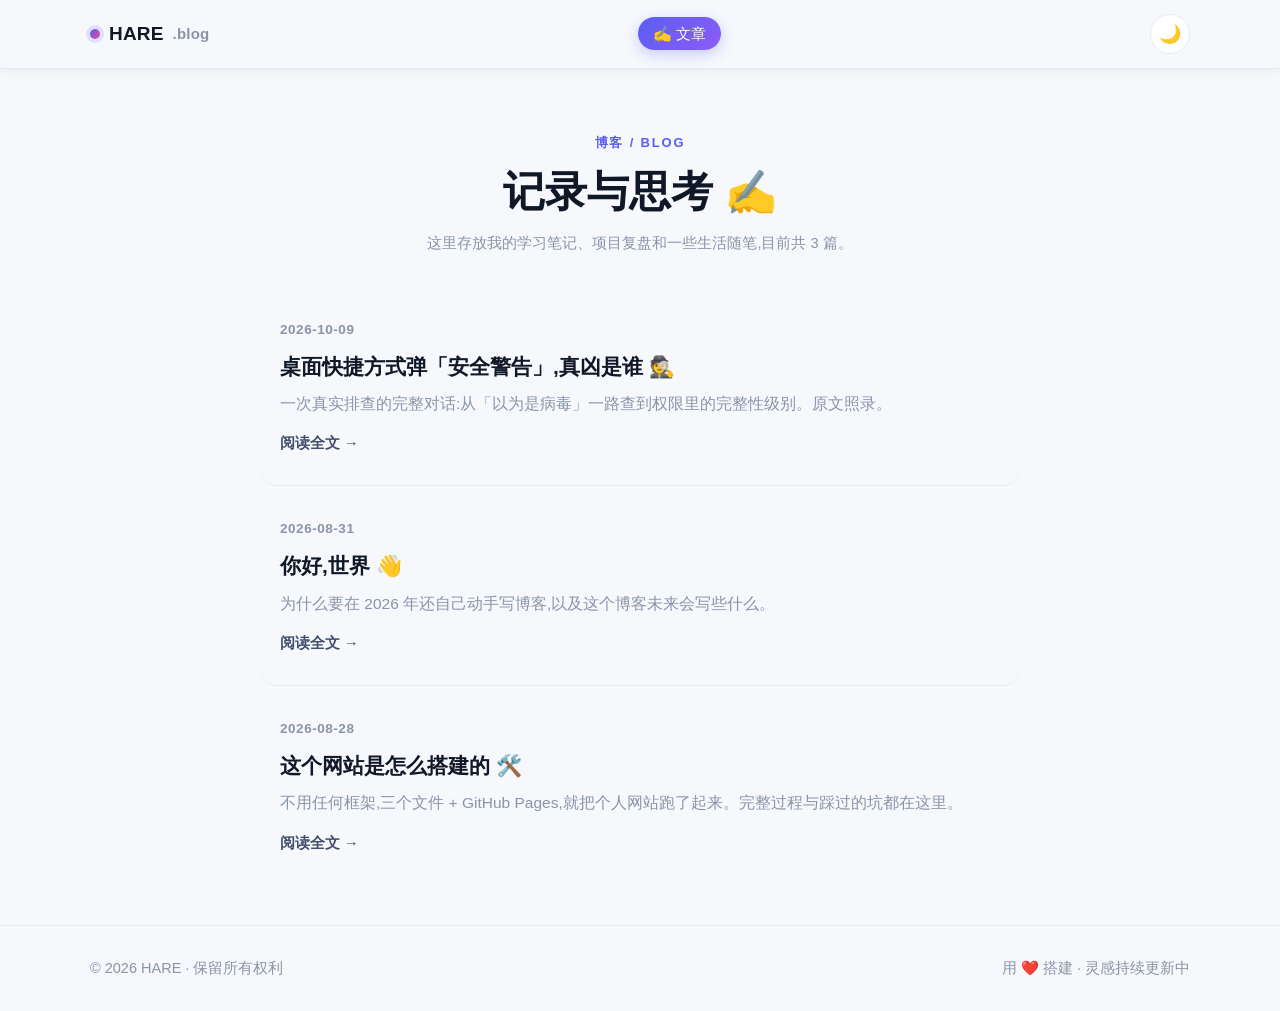
==== commit 440f75e8: "站点瘦身:只保留博客(首页=文章列表,移除个人主页各板块)" ====
--- a/index.html
+++ b/index.html
@@ -3,26 +3,19 @@
 <head>
   <meta charset="UTF-8" />
   <meta name="viewport" content="width=device-width, initial-scale=1.0" />
-  <title>HARE · 个人网站</title>
-  <meta name="description" content="HARE 的个人网站:关于我、我的技能、项目作品和联系方式。" />
+  <title>HARE 的博客</title>
+  <meta name="description" content="HARE 的博客:学习笔记、项目复盘与生活随笔。" />
   <link rel="icon" href="data:image/svg+xml,<svg xmlns='http://www.w3.org/2000/svg' viewBox='0 0 100 100'><text y='.9em' font-size='90'>🌟</text></svg>" />
   <link rel="stylesheet" href="style.css" />
 </head>
 <body>
   <a class="skip-link" href="#main">跳到主要内容</a>
 
-  <!-- ================= 顶部导航 ================= -->
-  <header class="site-header" id="siteHeader">
+  <header class="site-header scrolled">
     <nav class="nav container" aria-label="主导航">
-      <a class="brand" href="#home"><span class="brand-dot"></span>HARE<span class="brand-sub">.dev</span></a>
+      <a class="brand" href="index.html"><span class="brand-dot"></span>HARE<span class="brand-sub">.blog</span></a>
       <ul class="nav-menu" id="navMenu">
-        <li><a href="#home" class="nav-link active">首页</a></li>
-        <li><a href="#about" class="nav-link">关于</a></li>
-        <li><a href="#skills" class="nav-link">技能</a></li>
-        <li><a href="#projects" class="nav-link">项目</a></li>
-        <li><a href="#journey" class="nav-link">经历</a></li>
-        <li><a href="#contact" class="nav-link">联系</a></li>
-        <li><a href="blog.html" class="nav-link nav-blog">✍️ 博客</a></li>
+        <li><a href="index.html" class="nav-link nav-blog">✍️ 文章</a></li>
       </ul>
       <div class="nav-actions">
         <button class="theme-toggle" id="themeToggle" aria-label="切换深色 / 浅色模式">🌙</button>
@@ -34,243 +27,36 @@
   </header>
 
   <main id="main">
-    <!-- ================= 首屏 ================= -->
-    <section class="hero" id="home">
-      <div class="hero-bg" aria-hidden="true">
-        <div class="blob blob-1"></div>
-        <div class="blob blob-2"></div>
-        <div class="blob blob-3"></div>
+    <div class="container">
+      <header class="page-head">
+        <p class="eyebrow">博客 / Blog</p>
+        <h1>记录与思考 ✍️</h1>
+        <p class="p-meta">这里存放我的学习笔记、项目复盘和一些生活随笔,目前共 3 篇。</p>
+      </header>
+
+      <div class="blog-wrap">
+        <a class="post-list-item" href="posts/2026-10-09-shortcut-security-warning.html">
+          <time class="post-item-date" datetime="2026-10-09">2026-10-09</time>
+          <h2>桌面快捷方式弹「安全警告」,真凶是谁 🕵️</h2>
+          <p class="post-item-excerpt">一次真实排查的完整对话:从「以为是病毒」一路查到权限里的完整性级别。原文照录。</p>
+          <span class="link-arrow">阅读全文 →</span>
+        </a>
+        <a class="post-list-item" href="posts/2026-08-31-hello-world.html">
+          <time class="post-item-date" datetime="2026-08-31">2026-08-31</time>
+          <h2>你好,世界 👋</h2>
+          <p class="post-item-excerpt">为什么要在 2026 年还自己动手写博客,以及这个博客未来会写些什么。</p>
+          <span class="link-arrow">阅读全文 →</span>
+        </a>
+        <a class="post-list-item" href="posts/2026-08-28-how-i-built-this-site.html">
+          <time class="post-item-date" datetime="2026-08-28">2026-08-28</time>
+          <h2>这个网站是怎么搭建的 🛠️</h2>
+          <p class="post-item-excerpt">不用任何框架,三个文件 + GitHub Pages,就把个人网站跑了起来。完整过程与踩过的坑都在这里。</p>
+          <span class="link-arrow">阅读全文 →</span>
+        </a>
       </div>
-      <div class="container hero-inner">
-        <p class="hero-hi">👋 你好,我是</p>
-        <h1 class="hero-name">HARE</h1>
-        <p class="hero-role">一名热爱创造的 <span id="typed" class="typed">全栈开发者</span><span class="caret" aria-hidden="true"></span></p>
-        <p class="hero-desc">专注于构建优雅、实用的 Web 应用,喜欢把想法变成看得见的产品。</p>
-        <div class="hero-actions">
-          <a class="btn btn-primary" href="#projects">看看我的项目</a>
-          <a class="btn btn-ghost" href="#contact">联系我</a>
-        </div>
-        <div class="hero-meta">
-          <span>📍 中国</span>
-          <span>💼 全栈开发</span>
-          <span>🎯 开放合作</span>
-        </div>
-      </div>
-      <a class="scroll-hint" href="#about" aria-label="向下滚动">⌄</a>
-    </section>
-
-    <!-- ================= 关于我 ================= -->
-    <section class="section" id="about">
-      <div class="container">
-        <div class="section-head reveal">
-          <p class="eyebrow">关于我 / About</p>
-          <h2>很高兴认识你</h2>
-        </div>
-        <div class="about-grid">
-          <div class="avatar-wrap reveal" style="--d:1">
-            <div class="avatar"><span>华</span></div>
-            <div class="badge badge-1">💻</div>
-            <div class="badge badge-2">📷</div>
-            <div class="badge badge-3">🏃</div>
-          </div>
-          <div class="about-text reveal" style="--d:2">
-            <p>
-              我是 HARE,一名充满热情的开发者。我喜欢探索新技术、写代码,也喜欢琢磨设计——
-              相信好的产品既要「能用」,更要「好用、好看」。
-            </p>
-            <p>
-              目前专注于 Web 全栈开发,平时会折腾一些开源小项目和效率工具。
-              工作之外,我喜欢摄影、阅读和跑步,也在坚持写技术博客。
-            </p>
-            <div class="stats">
-              <div class="stat"><strong>3+</strong><span>年编程经验</span></div>
-              <div class="stat"><strong>10+</strong><span>完成项目</span></div>
-              <div class="stat"><strong>∞</strong><span>好奇心</span></div>
-            </div>
-          </div>
-        </div>
-      </div>
-    </section>
-
-    <!-- ================= 技能 ================= -->
-    <section class="section section-alt" id="skills">
-      <div class="container">
-        <div class="section-head reveal">
-          <p class="eyebrow">技能 / Skills</p>
-          <h2>我擅长的事情</h2>
-        </div>
-        <div class="skills-grid">
-          <div class="skill-card reveal" style="--d:1">
-            <div class="skill-icon">🎨</div>
-            <h3>前端开发</h3>
-            <p>构建响应式、高性能、体验友好的用户界面。</p>
-            <div class="tags">
-              <span class="tag">HTML5</span><span class="tag">CSS3</span>
-              <span class="tag">JavaScript</span><span class="tag">TypeScript</span>
-              <span class="tag">Vue</span><span class="tag">React</span>
-            </div>
-          </div>
-          <div class="skill-card reveal" style="--d:2">
-            <div class="skill-icon">⚙️</div>
-            <h3>后端开发</h3>
-            <p>设计稳定的接口与数据模型,支撑业务可靠运转。</p>
-            <div class="tags">
-              <span class="tag">Node.js</span><span class="tag">Python</span>
-              <span class="tag">MySQL</span><span class="tag">Redis</span>
-              <span class="tag">RESTful API</span>
-            </div>
-          </div>
-          <div class="skill-card reveal" style="--d:3">
-            <div class="skill-icon">🧰</div>
-            <h3>工具与效率</h3>
-            <p>用趁手的工具和自动化,让开发和协作更顺畅。</p>
-            <div class="tags">
-              <span class="tag">Git</span><span class="tag">Linux</span>
-              <span class="tag">Docker</span><span class="tag">Figma</span>
-              <span class="tag">CI/CD</span>
-            </div>
-          </div>
-        </div>
-      </div>
-    </section>
-
-    <!-- ================= 项目 ================= -->
-    <section class="section" id="projects">
-      <div class="container">
-        <div class="section-head reveal">
-          <p class="eyebrow">项目 / Projects</p>
-          <h2>一些我做过的东西</h2>
-        </div>
-        <div class="projects-grid">
-          <article class="project-card reveal" style="--d:1">
-            <div class="cover cover-1"><span class="cover-emoji">🌤️</span></div>
-            <div class="project-body">
-              <h3>天气小站</h3>
-              <p>基于 Vue 3 的天气查询应用,支持城市搜索、定位与未来七天预报,界面简洁优雅。</p>
-              <div class="project-tags"><span>Vue 3</span><span>Vite</span><span>地图 API</span></div>
-              <div class="project-links">
-                <a href="#" class="link-arrow">在线预览 →</a>
-                <a href="#" class="link-arrow">源码 →</a>
-              </div>
-            </div>
-          </article>
-          <article class="project-card reveal" style="--d:2">
-            <div class="cover cover-2"><span class="cover-emoji">📝</span></div>
-            <div class="project-body">
-              <h3>云端笔记</h3>
-              <p>支持 Markdown 编辑、标签管理与多端同步的笔记应用,离线也能顺畅使用。</p>
-              <div class="project-tags"><span>React</span><span>Node.js</span><span>MongoDB</span></div>
-              <div class="project-links">
-                <a href="#" class="link-arrow">在线预览 →</a>
-                <a href="#" class="link-arrow">源码 →</a>
-              </div>
-            </div>
-          </article>
-          <article class="project-card reveal" style="--d:3">
-            <div class="cover cover-3"><span class="cover-emoji">🤖</span></div>
-            <div class="project-body">
-              <h3>智能问答机器人</h3>
-              <p>接入大语言模型 API 的聊天机器人,支持多轮对话与知识库问答,可部署到网页端。</p>
-              <div class="project-tags"><span>Python</span><span>FastAPI</span><span>LLM</span></div>
-              <div class="project-links">
-                <a href="#" class="link-arrow">在线预览 →</a>
-                <a href="#" class="link-arrow">源码 →</a>
-              </div>
-            </div>
-          </article>
-        </div>
-        <p class="more-hint reveal">更多项目整理中,欢迎访问我的 <a href="https://github.com/yourname" target="_blank" rel="noopener">GitHub</a> ✨</p>
-      </div>
-    </section>
-
-    <!-- ================= 最新文章 ================= -->
-    <section class="section section-alt" id="blog">
-      <div class="container">
-        <div class="section-head reveal">
-          <p class="eyebrow">博客 / Blog</p>
-          <h2>最近在写什么</h2>
-        </div>
-        <div class="blog-cards">
-          <a class="post-card reveal" style="--d:1" href="posts/2026-10-09-shortcut-security-warning.html">
-            <time datetime="2026-10-09">2026-10-09</time>
-            <h3>桌面快捷方式弹「安全警告」,真凶是谁 🕵️</h3>
-            <p>一次真实排查的完整对话:从「以为是病毒」一路查到权限里的完整性级别。</p>
-            <span class="link-arrow">阅读全文 →</span>
-          </a>
-          <a class="post-card reveal" style="--d:2" href="posts/2026-08-31-hello-world.html">
-            <time datetime="2026-08-31">2026-08-31</time>
-            <h3>你好,世界 👋</h3>
-            <p>为什么在 2026 年还自己动手写博客,以及这个博客未来会写些什么。</p>
-            <span class="link-arrow">阅读全文 →</span>
-          </a>
-          <a class="post-card reveal" style="--d:3" href="posts/2026-08-28-how-i-built-this-site.html">
-            <time datetime="2026-08-28">2026-08-28</time>
-            <h3>这个网站是怎么搭建的 🛠️</h3>
-            <p>不用任何框架,三个文件 + GitHub Pages,就把个人网站跑了起来。完整过程都在这里。</p>
-            <span class="link-arrow">阅读全文 →</span>
-          </a>
-        </div>
-        <p class="more-hint reveal">📚 更多文章见 <a href="blog.html">博客归档</a></p>
-      </div>
-    </section>
-
-    <!-- ================= 经历 ================= -->
-    <section class="section" id="journey">
-      <div class="container">
-        <div class="section-head reveal">
-          <p class="eyebrow">经历 / Journey</p>
-          <h2>我走过的路</h2>
-        </div>
-        <div class="timeline">
-          <div class="t-item reveal" style="--d:1">
-            <p class="t-date">2026 — 至今</p>
-            <h3>自由开发者</h3>
-            <p class="t-desc">独立承接 Web 开发项目,持续维护个人开源项目,写技术博客分享所学。</p>
-          </div>
-          <div class="t-item reveal" style="--d:2">
-            <p class="t-date">2025 — 2026</p>
-            <h3>某互联网公司 · 前端开发实习生</h3>
-            <p class="t-desc">参与公司官网与后台管理系统的开发与性能优化,推动组件库落地。</p>
-          </div>
-          <div class="t-item reveal" style="--d:3">
-            <p class="t-date">2022 — 2026</p>
-            <h3>某大学 · 计算机科学与技术</h3>
-            <p class="t-desc">本科在读,系统学习数据结构、操作系统、计算机网络等课程,多次获得奖学金。</p>
-          </div>
-        </div>
-      </div>
-    </section>
-
-    <!-- ================= 联系 ================= -->
-    <section class="section" id="contact">
-      <div class="container">
-        <div class="contact-card reveal">
-          <p class="eyebrow">联系我 / Contact</p>
-          <h2>让我们一起做点有意思的事</h2>
-          <p class="contact-text">
-            无论是一个新项目、一次合作,还是只想打个招呼,都欢迎随时联系我 🙂
-          </p>
-          <a class="btn btn-primary btn-lg" href="mailto:hello@example.com">📮 给我发邮件</a>
-          <div class="socials">
-            <a href="https://github.com/yourname" target="_blank" rel="noopener" class="social" aria-label="GitHub" title="GitHub">
-              <svg viewBox="0 0 24 24" fill="none" stroke="currentColor" stroke-width="2" stroke-linecap="round" stroke-linejoin="round"><path d="m16 18 6-6-6-6"/><path d="m8 6-6 6 6 6"/></svg>
-            </a>
-            <a href="mailto:hello@example.com" class="social" aria-label="邮箱" title="邮箱">
-              <svg viewBox="0 0 24 24" fill="none" stroke="currentColor" stroke-width="2" stroke-linecap="round" stroke-linejoin="round"><rect x="2" y="4" width="20" height="16" rx="2"/><path d="m2 7 10 6 10-6"/></svg>
-            </a>
-            <a href="#" class="social" aria-label="微信" title="微信(请替换为二维码或微信号)">
-              <svg viewBox="0 0 24 24" fill="none" stroke="currentColor" stroke-width="2" stroke-linecap="round" stroke-linejoin="round"><path d="M21 15a2 2 0 0 1-2 2H7l-4 4V5a2 2 0 0 1 2-2h14a2 2 0 0 1 2 2z"/></svg>
-            </a>
-            <a href="#" class="social" aria-label="博客" title="博客">
-              <svg viewBox="0 0 24 24" fill="none" stroke="currentColor" stroke-width="2" stroke-linecap="round" stroke-linejoin="round"><path d="M10 13a5 5 0 0 0 7.54.54l3-3a5 5 0 0 0-7.07-7.07l-1.72 1.71"/><path d="M14 11a5 5 0 0 0-7.54-.54l-3 3a5 5 0 0 0 7.07 7.07l1.71-1.71"/></svg>
-            </a>
-          </div>
-        </div>
-      </div>
-    </section>
+    </div>
   </main>
 
-  <!-- ================= 页脚 ================= -->
   <footer class="site-footer">
     <div class="container footer-inner">
       <p>© <span id="year">2026</span> HARE · 保留所有权利</p>
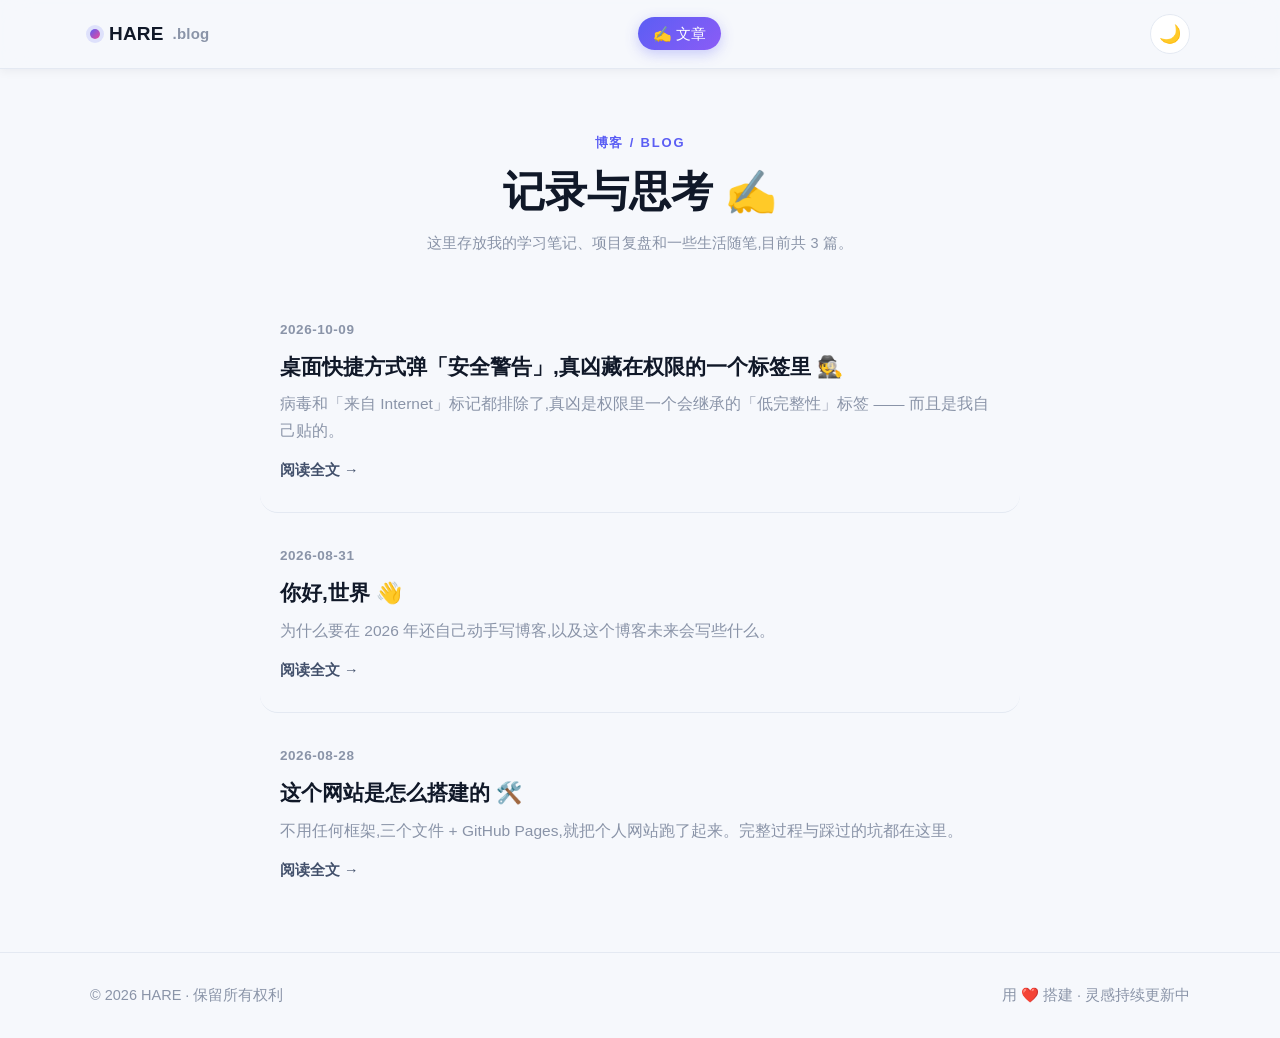
==== commit 04d2e347: "重写文章:改写成第一人称技术文章,去掉杀软相关内容" ====
--- a/index.html
+++ b/index.html
@@ -37,8 +37,8 @@
       <div class="blog-wrap">
         <a class="post-list-item" href="posts/2026-10-09-shortcut-security-warning.html">
           <time class="post-item-date" datetime="2026-10-09">2026-10-09</time>
-          <h2>桌面快捷方式弹「安全警告」,真凶是谁 🕵️</h2>
-          <p class="post-item-excerpt">一次真实排查的完整对话:从「以为是病毒」一路查到权限里的完整性级别。原文照录。</p>
+          <h2>桌面快捷方式弹「安全警告」,真凶藏在权限的一个标签里 🕵️</h2>
+          <p class="post-item-excerpt">病毒和「来自 Internet」标记都排除了,真凶是权限里一个会继承的「低完整性」标签 —— 而且是我自己贴的。</p>
           <span class="link-arrow">阅读全文 →</span>
         </a>
         <a class="post-list-item" href="posts/2026-08-31-hello-world.html">
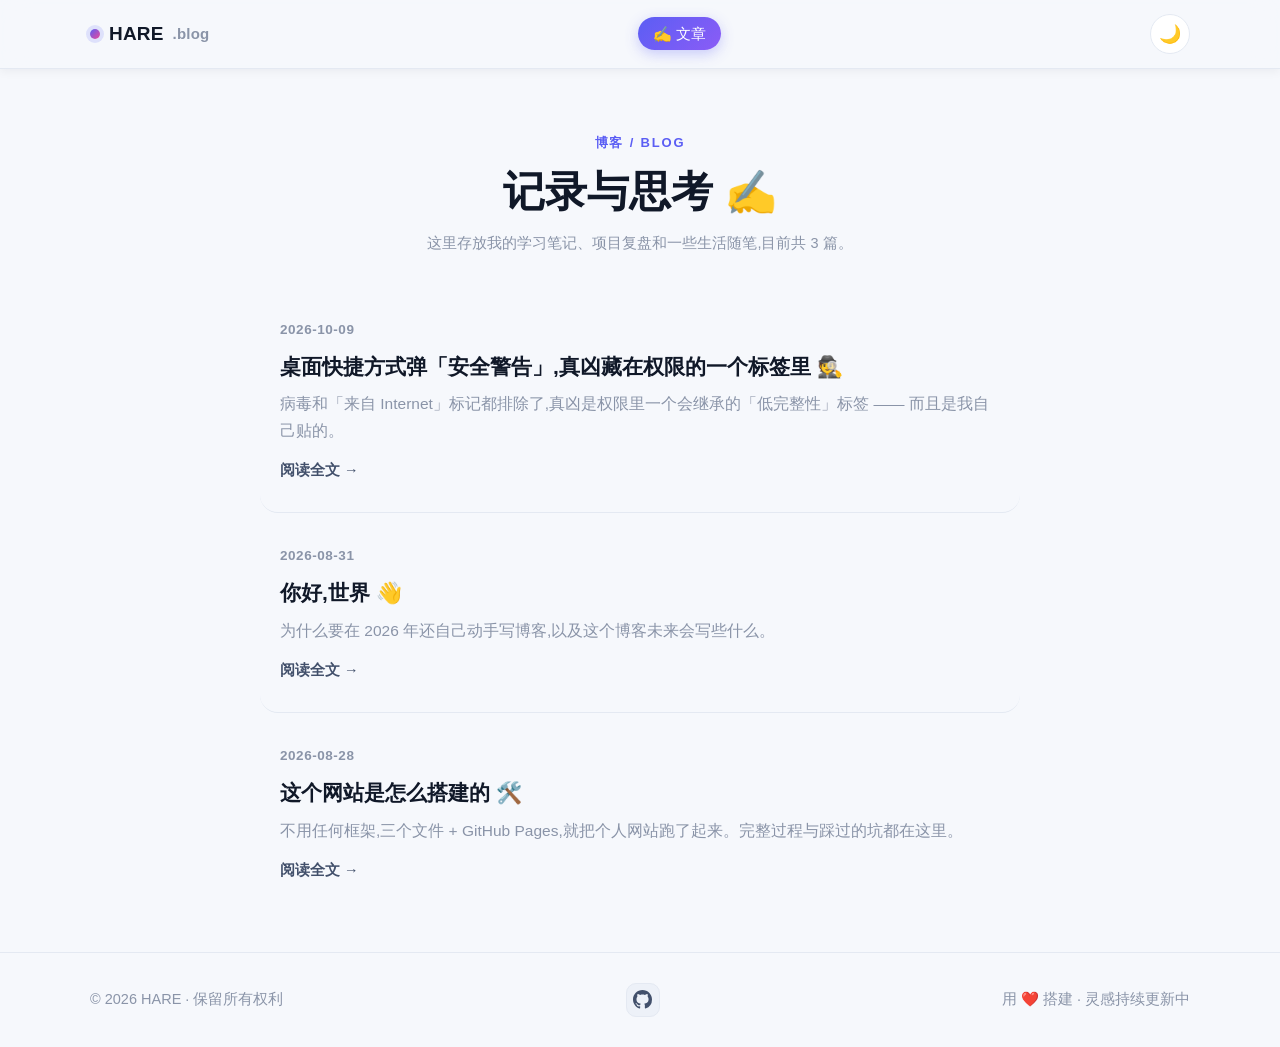
==== commit 48a89ecb: "页脚加 GitHub 图标链接" ====
--- a/index.html
+++ b/index.html
@@ -60,6 +60,11 @@
   <footer class="site-footer">
     <div class="container footer-inner">
       <p>© <span id="year">2026</span> HARE · 保留所有权利</p>
+      <p class="footer-links">
+        <a href="https://github.com/Hare-Athena-III" target="_blank" rel="noopener noreferrer" aria-label="GitHub">
+          <svg viewBox="0 0 16 16" aria-hidden="true"><path d="M8 0C3.58 0 0 3.58 0 8c0 3.54 2.29 6.53 5.47 7.59.4.07.55-.17.55-.38 0-.19-.01-.82-.01-1.49-2.01.37-2.53-.49-2.69-.94-.09-.23-.48-.94-.82-1.13-.28-.15-.68-.52-.01-.53.63-.01 1.08.58 1.23.82.72 1.21 1.87.87 2.33.66.07-.52.28-.87.51-1.07-1.78-.2-3.64-.89-3.64-3.95 0-.87.31-1.59.82-2.15-.08-.2-.36-1.02.08-2.12 0 0 .67-.21 2.2.82.64-.18 1.32-.27 2-.27s1.36.09 2 .27c1.53-1.04 2.2-.82 2.2-.82.44 1.1.16 1.92.08 2.12.51.56.82 1.27.82 2.15 0 3.07-1.87 3.75-3.65 3.95.29.25.54.73.54 1.48 0 1.07-.01 1.93-.01 2.2 0 .21.15.46.55.38A8.01 8.01 0 0 0 16 8c0-4.42-3.58-8-8-8z"/></svg>
+        </a>
+      </p>
       <p>用 ❤️ 搭建 · 灵感持续更新中</p>
     </div>
   </footer>
--- a/style.css
+++ b/style.css
@@ -103,7 +103,6 @@
   color: var(--text-2); transition: color 0.2s, background 0.2s;
 }
 .nav-link:hover { color: var(--text); background: var(--surface-2); }
-.nav-link.active { color: #fff; background: linear-gradient(135deg, var(--primary), var(--primary-2)); }
 
 .nav-actions { display: flex; align-items: center; gap: 8px; }
 
@@ -129,223 +128,14 @@
 body.menu-open .nav-toggle span:nth-child(2) { opacity: 0; }
 body.menu-open .nav-toggle span:nth-child(3) { transform: translateY(-7px) rotate(-45deg); }
 
-/* ---------- 首屏 Hero ---------- */
-.hero {
-  position: relative;
-  min-height: 100vh; min-height: 100svh;
-  display: grid; place-items: center;
-  text-align: center;
-  padding: calc(var(--header-h) + 40px) 0 90px;
-  overflow: hidden;
-}
-
-.hero-bg { position: absolute; inset: 0; pointer-events: none; }
-.blob { position: absolute; border-radius: 50%; filter: blur(90px); opacity: 0.5; }
-.blob-1 {
-  width: 420px; height: 420px; top: -120px; left: -100px;
-  background: radial-gradient(circle, rgba(91, 94, 244, 0.55), transparent 65%);
-  animation: drift 14s ease-in-out infinite alternate;
-}
-.blob-2 {
-  width: 380px; height: 380px; bottom: -140px; right: -80px;
-  background: radial-gradient(circle, rgba(236, 72, 153, 0.4), transparent 65%);
-  animation: drift 16s ease-in-out infinite alternate-reverse;
-}
-.blob-3 {
-  width: 300px; height: 300px; top: 30%; right: 18%;
-  background: radial-gradient(circle, rgba(20, 184, 166, 0.35), transparent 65%);
-  animation: drift 12s ease-in-out infinite alternate;
-}
-@keyframes drift {
-  from { transform: translate(0, 0) scale(1); }
-  to { transform: translate(40px, 30px) scale(1.12); }
-}
-
-.hero-inner { position: relative; z-index: 1; }
-
-.hero-hi { font-size: 19px; color: var(--text-2); font-weight: 500; }
-
-.hero-name {
-  font-size: clamp(46px, 9vw, 88px);
-  font-weight: 900; line-height: 1.15; letter-spacing: 0.02em;
-  background: linear-gradient(120deg, var(--primary) 5%, var(--primary-2) 45%, var(--pink) 90%);
-  -webkit-background-clip: text; background-clip: text; color: transparent;
-}
-
-.hero-role { margin-top: 14px; font-size: clamp(18px, 3vw, 24px); color: var(--text-2); }
-.typed { font-weight: 700; color: var(--primary); }
-html[data-theme="dark"] .typed { color: #a5a8ff; }
-.caret {
-  display: inline-block; width: 2px; height: 1.15em; margin-left: 3px;
-  background: var(--primary); vertical-align: -0.2em;
-  animation: blink 1s steps(1) infinite;
-}
-@keyframes blink { 50% { opacity: 0; } }
-
-.hero-desc {
-  max-width: 560px; margin: 18px auto 0;
-  color: var(--muted); font-size: 17px;
-}
-
-.hero-actions { margin-top: 36px; display: flex; gap: 14px; justify-content: center; flex-wrap: wrap; }
-
-.btn {
-  display: inline-flex; align-items: center; gap: 8px;
-  padding: 13px 28px; border-radius: 999px;
-  font-size: 16px; font-weight: 600;
-  transition: transform 0.2s ease, box-shadow 0.2s ease, background 0.2s ease;
-}
-.btn:hover { transform: translateY(-3px); }
-.btn-primary {
-  color: #fff;
-  background: linear-gradient(135deg, var(--primary), var(--primary-2));
-  box-shadow: 0 10px 24px rgba(91, 94, 244, 0.35);
-}
-.btn-primary:hover { box-shadow: 0 16px 30px rgba(91, 94, 244, 0.45); }
-.btn-ghost {
-  color: var(--text); border: 1.5px solid var(--border); background: var(--surface);
-}
-.btn-ghost:hover { border-color: var(--primary); color: var(--primary); }
-.btn-lg { padding: 16px 36px; font-size: 17px; }
-
-.hero-meta {
-  margin-top: 44px; display: flex; gap: 26px; justify-content: center; flex-wrap: wrap;
-  color: var(--muted); font-size: 14.5px; font-weight: 500;
-}
-
-.scroll-hint {
-  position: absolute; bottom: 26px; left: 50%; transform: translateX(-50%);
-  font-size: 26px; color: var(--muted); animation: bounce 1.8s ease-in-out infinite;
-}
-@keyframes bounce { 0%, 100% { transform: translate(-50%, 0); } 50% { transform: translate(-50%, 8px); } }
-
-/* ---------- 通用 Section ---------- */
-.section { padding: 104px 0; }
-.section-alt { background: var(--surface-2); transition: background 0.35s ease; }
-
-.section-head { text-align: center; margin-bottom: 56px; }
 .eyebrow {
   color: var(--primary); font-weight: 700;
   letter-spacing: 0.14em; font-size: 13px; text-transform: uppercase;
 }
 html[data-theme="dark"] .eyebrow { color: #9ca0ff; }
-.section-head h2 { margin-top: 8px; font-size: clamp(28px, 4.5vw, 40px); font-weight: 800; }
-
-/* ---------- 滚动浮现动画 ---------- */
-.reveal { opacity: 0; transform: translateY(26px); transition: opacity 0.7s ease, transform 0.7s ease; transition-delay: calc(var(--d, 0) * 100ms); }
-.reveal.visible { opacity: 1; transform: none; }
-
-/* ---------- 关于我 ---------- */
-.about-grid {
-  display: grid; grid-template-columns: 320px 1fr;
-  gap: 64px; align-items: center;
-}
-
-.avatar-wrap { position: relative; width: min(320px, 80%); margin-inline: auto; }
-.avatar {
-  aspect-ratio: 1; border-radius: 32% ;
-  background: linear-gradient(135deg, var(--primary), var(--primary-2) 55%, var(--pink));
-  display: grid; place-items: center;
-  box-shadow: var(--shadow-md);
-  overflow: hidden; position: relative;
-}
-.avatar::after {
-  content: ""; position: absolute; inset: 10px;
-  border-radius: inherit; border: 2px dashed rgba(255, 255, 255, 0.5);
-}
-.avatar span {
-  font-size: 110px; font-weight: 900; color: #fff; opacity: 0.95;
-  text-shadow: 0 8px 30px rgba(0, 0, 0, 0.25);
-}
-.badge {
-  position: absolute; display: grid; place-items: center;
-  width: 56px; height: 56px; border-radius: 18px; font-size: 26px;
-  background: var(--surface); border: 1px solid var(--border);
-  box-shadow: var(--shadow-sm);
-}
-.badge-1 { top: -12px; right: -6px; animation: float-y 4s ease-in-out infinite; }
-.badge-2 { bottom: 18%; left: -26px; animation: float-y 5s ease-in-out infinite 0.6s; }
-.badge-3 { bottom: -14px; right: 14%; animation: float-y 4.5s ease-in-out infinite 1.1s; }
-@keyframes float-y { 0%, 100% { transform: translateY(0); } 50% { transform: translateY(-9px); } }
-
-.about-text p { color: var(--text-2); margin-bottom: 16px; font-size: 16.5px; }
-
-.stats { display: flex; gap: 18px; margin-top: 30px; flex-wrap: wrap; }
-.stat {
-  flex: 1; min-width: 120px; text-align: center;
-  background: var(--surface); border: 1px solid var(--border);
-  border-radius: var(--radius); padding: 18px 12px;
-  box-shadow: var(--shadow-sm);
-}
-.stat strong {
-  display: block; font-size: 30px; font-weight: 800;
-  background: linear-gradient(120deg, var(--primary), var(--pink));
-  -webkit-background-clip: text; background-clip: text; color: transparent;
-}
-.stat span { color: var(--muted); font-size: 14px; }
-
-/* ---------- 技能 ---------- */
-.skills-grid { display: grid; grid-template-columns: repeat(auto-fit, minmax(280px, 1fr)); gap: 26px; }
-
-.skill-card {
-  background: var(--surface); border: 1px solid var(--border);
-  border-radius: var(--radius); padding: 32px 28px;
-  box-shadow: var(--shadow-sm);
-  transition: transform 0.25s ease, box-shadow 0.25s ease, border-color 0.25s ease;
-}
-.skill-card:hover { transform: translateY(-6px); box-shadow: var(--shadow-md); border-color: transparent; }
-
-.skill-icon {
-  width: 58px; height: 58px; border-radius: 16px; font-size: 28px;
-  display: grid; place-items: center; margin-bottom: 20px;
-  background: linear-gradient(135deg, rgba(91, 94, 244, 0.14), rgba(236, 72, 153, 0.14));
-}
-.skill-card h3 { font-size: 20px; margin-bottom: 8px; }
-.skill-card > p { color: var(--muted); font-size: 15px; margin-bottom: 18px; }
-
-.tags { display: flex; flex-wrap: wrap; gap: 8px; }
-.tag {
-  font-size: 13.5px; font-weight: 500; color: var(--text-2);
-  background: var(--surface-2); border: 1px solid var(--border);
-  padding: 5px 14px; border-radius: 999px;
-}
-
-/* ---------- 项目 ---------- */
-.projects-grid { display: grid; grid-template-columns: repeat(auto-fit, minmax(300px, 1fr)); gap: 26px; }
-
-.project-card {
-  background: var(--surface); border: 1px solid var(--border);
-  border-radius: var(--radius); overflow: hidden;
-  box-shadow: var(--shadow-sm); display: flex; flex-direction: column;
-  transition: transform 0.25s ease, box-shadow 0.25s ease;
-}
-.project-card:hover { transform: translateY(-6px); box-shadow: var(--shadow-md); }
-
-.cover { height: 168px; display: grid; place-items: center; position: relative; overflow: hidden; }
-.cover-emoji { font-size: 62px; filter: drop-shadow(0 10px 16px rgba(0, 0, 0, 0.25)); transition: transform 0.3s ease; }
-.project-card:hover .cover-emoji { transform: scale(1.14) rotate(-5deg); }
-.cover-1 { background: linear-gradient(135deg, #6366f1, #38bdf8); }
-.cover-2 { background: linear-gradient(135deg, #8b5cf6, #ec4899); }
-.cover-3 { background: linear-gradient(135deg, #0ea5a4, #4ade80); }
-
-.project-body { padding: 24px 26px 26px; display: flex; flex-direction: column; flex: 1; }
-.project-body h3 { font-size: 20px; margin-bottom: 8px; }
-.project-body > p { color: var(--muted); font-size: 15px; flex: 1; }
-
-.project-tags { display: flex; flex-wrap: wrap; gap: 8px; margin: 16px 0 14px; }
-.project-tags span {
-  font-size: 12.5px; font-weight: 600; color: var(--primary);
-  background: rgba(91, 94, 244, 0.1); padding: 4px 12px; border-radius: 999px;
-}
-html[data-theme="dark"] .project-tags span { color: #a5a8ff; }
-
-.project-links { display: flex; gap: 18px; }
+
 .link-arrow { font-size: 14.5px; font-weight: 600; color: var(--text-2); transition: color 0.2s; }
 .link-arrow:hover { color: var(--primary); }
-
-.more-hint { text-align: center; margin-top: 40px; color: var(--muted); font-size: 15.5px; }
-.more-hint a { color: var(--primary); font-weight: 600; }
-html[data-theme="dark"] .more-hint a { color: #a5a8ff; }
 
 /* ---------- 博客入口 / 列表 ---------- */
 .nav-blog {
@@ -377,21 +167,6 @@
 }
 .post-list-item h2 { font-size: 21px; margin: 8px 0; line-height: 1.5; transition: color 0.2s ease; }
 .post-item-excerpt { color: var(--muted); font-size: 15.5px; margin-bottom: 12px; }
-
-/* 首页「最新文章」卡片 */
-.blog-cards { display: grid; grid-template-columns: repeat(auto-fit, minmax(280px, 1fr)); gap: 26px; }
-.post-card {
-  background: var(--surface); border: 1px solid var(--border);
-  border-radius: var(--radius); padding: 26px 26px 24px;
-  display: flex; flex-direction: column; box-shadow: var(--shadow-sm);
-  transition: transform 0.25s ease, box-shadow 0.25s ease;
-}
-.post-card:hover { transform: translateY(-6px); box-shadow: var(--shadow-md); }
-.post-card time { color: var(--muted); font-size: 13.5px; font-weight: 600; }
-.post-card h3 { font-size: 19px; line-height: 1.5; margin: 8px 0; transition: color 0.2s ease; }
-.post-card:hover h3 { color: var(--primary); }
-.post-card p { color: var(--muted); font-size: 14.5px; flex: 1; }
-.post-card .link-arrow { margin-top: 16px; color: var(--primary); font-weight: 600; font-size: 14.5px; }
 
 /* ---------- 文章页排版 ---------- */
 .article { max-width: 720px; margin: 0 auto; font-size: 16.5px; }
@@ -431,59 +206,12 @@
 .post-nav a { color: var(--text-2); font-weight: 600; font-size: 15px; transition: color 0.2s; }
 .post-nav a:hover { color: var(--primary); }
 
-/* ---------- 经历时间线 ---------- */
-.timeline { max-width: 720px; margin: 0 auto; }
-.t-item {
-  position: relative; padding: 0 0 42px 30px;
-  border-left: 2px solid var(--border);
-}
-.t-item:last-child { border-left-color: transparent; padding-bottom: 0; }
-.t-item::before {
-  content: ""; position: absolute; left: -9px; top: 6px;
-  width: 16px; height: 16px; border-radius: 50%;
-  background: var(--surface);
-  border: 4px solid var(--primary);
-  box-shadow: 0 0 0 5px rgba(91, 94, 244, 0.15);
-}
-.t-date { color: var(--primary); font-weight: 700; font-size: 14px; letter-spacing: 0.04em; }
-html[data-theme="dark"] .t-date { color: #9ca0ff; }
-.t-item h3 { font-size: 19px; margin: 6px 0 4px; }
-.t-desc { color: var(--muted); font-size: 15px; }
-
-/* ---------- 联系 ---------- */
-.contact-card {
-  text-align: center;
-  background: var(--surface); border: 1px solid var(--border);
-  border-radius: calc(var(--radius) + 8px);
-  padding: 72px 32px;
-  box-shadow: var(--shadow-md);
-  position: relative; overflow: hidden;
-}
-.contact-card::before {
-  content: ""; position: absolute; inset: 0 0 auto 0; height: 6px;
-  background: linear-gradient(90deg, var(--primary), var(--primary-2), var(--pink));
-}
-.contact-card h2 { font-size: clamp(26px, 4vw, 36px); margin-bottom: 12px; }
-.contact-text { color: var(--muted); max-width: 460px; margin: 0 auto 30px; }
-.contact-card .btn-lg { margin-bottom: 34px; }
-
-.socials { display: flex; gap: 14px; justify-content: center; }
-.social {
-  width: 52px; height: 52px; border-radius: 16px;
-  display: grid; place-items: center;
-  background: var(--surface-2); border: 1px solid var(--border);
-  color: var(--text-2);
-  transition: transform 0.2s ease, color 0.2s ease, border-color 0.2s ease;
-}
-.social svg { width: 22px; height: 22px; }
-.social:hover { transform: translateY(-4px); color: var(--primary); border-color: var(--primary); }
-
 /* ---------- 页脚 ---------- */
 .site-footer {
   border-top: 1px solid var(--border);
   padding: 30px 0; color: var(--muted); font-size: 14.5px;
 }
-.footer-inner { display: flex; justify-content: space-between; gap: 12px; flex-wrap: wrap; }
+.footer-inner { display: flex; align-items: center; justify-content: space-between; gap: 12px; flex-wrap: wrap; }
 
 /* ---------- 回到顶部 ---------- */
 .back-top {
@@ -498,15 +226,19 @@
 .back-top.show { opacity: 1; visibility: visible; transform: none; }
 .back-top:hover { transform: translateY(-4px); }
 
+/* ---------- 页脚链接 ---------- */
+.footer-links a {
+  display: grid; place-items: center;
+  width: 34px; height: 34px; border-radius: 10px;
+  color: var(--text-2); background: var(--surface-2);
+  border: 1px solid var(--border);
+  transition: transform 0.2s ease, color 0.2s ease, border-color 0.2s ease;
+}
+.footer-links a:hover { transform: translateY(-3px); color: var(--primary); border-color: var(--primary); }
+.footer-links svg { width: 19px; height: 19px; fill: currentColor; }
+
 /* ---------- 响应式 ---------- */
-@media (max-width: 900px) {
-  .about-grid { grid-template-columns: 1fr; gap: 48px; }
-  .avatar-wrap { width: min(260px, 70%); }
-  .avatar span { font-size: 88px; }
-}
-
 @media (max-width: 720px) {
-  .section { padding: 80px 0; }
   .nav-toggle { display: flex; }
   .nav-menu {
     position: fixed; top: var(--header-h); left: 0; right: 0;
@@ -519,8 +251,6 @@
   }
   body.menu-open .nav-menu { opacity: 1; visibility: visible; transform: none; }
   .nav-link { display: block; text-align: center; padding: 12px; }
-  .nav-link.active { background: none; color: var(--primary); }
-  .hero-meta { gap: 14px; }
   .footer-inner { justify-content: center; text-align: center; }
 }
 
@@ -532,5 +262,4 @@
     animation-iteration-count: 1 !important;
     transition-duration: 0.01ms !important;
   }
-  .reveal { opacity: 1; transform: none; }
-}
+}
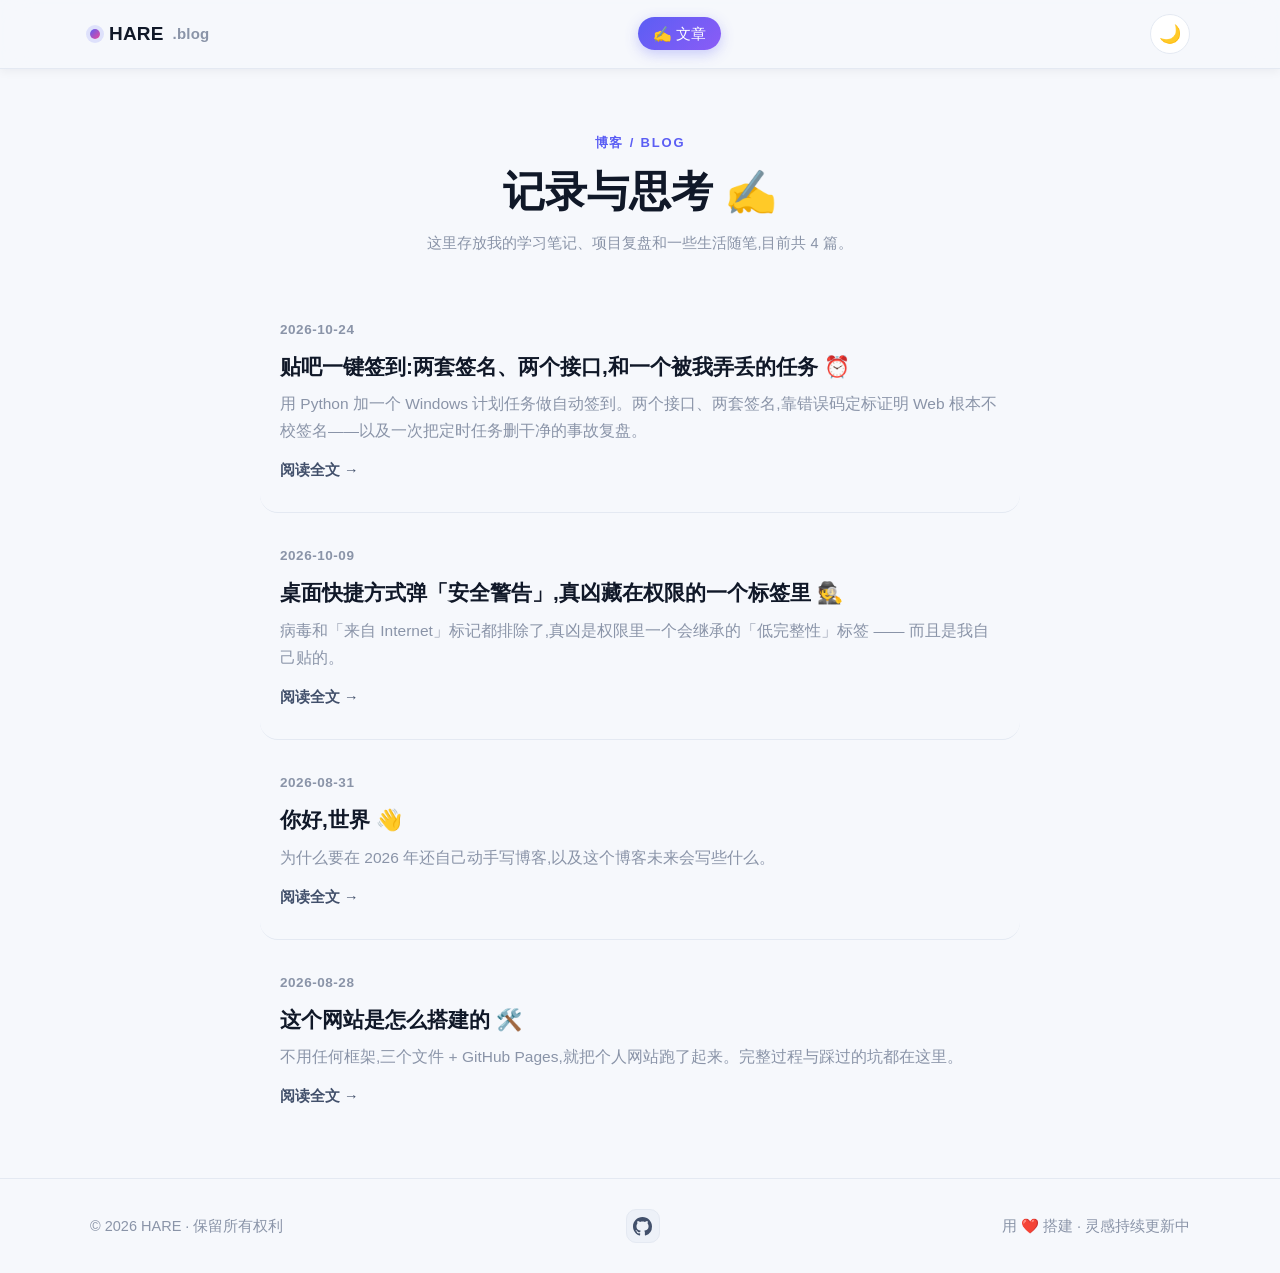
==== commit 1069b71a: "发布新文章:贴吧一键签到——两套签名、两个接口,和一个被我弄丢的任务" ====
--- a/index.html
+++ b/index.html
@@ -31,10 +31,16 @@
       <header class="page-head">
         <p class="eyebrow">博客 / Blog</p>
         <h1>记录与思考 ✍️</h1>
-        <p class="p-meta">这里存放我的学习笔记、项目复盘和一些生活随笔,目前共 3 篇。</p>
+        <p class="p-meta">这里存放我的学习笔记、项目复盘和一些生活随笔,目前共 4 篇。</p>
       </header>
 
       <div class="blog-wrap">
+        <a class="post-list-item" href="posts/2026-10-24-tieba-auto-signin.html">
+          <time class="post-item-date" datetime="2026-10-24">2026-10-24</time>
+          <h2>贴吧一键签到:两套签名、两个接口,和一个被我弄丢的任务 ⏰</h2>
+          <p class="post-item-excerpt">用 Python 加一个 Windows 计划任务做自动签到。两个接口、两套签名,靠错误码定标证明 Web 根本不校签名——以及一次把定时任务删干净的事故复盘。</p>
+          <span class="link-arrow">阅读全文 →</span>
+        </a>
         <a class="post-list-item" href="posts/2026-10-09-shortcut-security-warning.html">
           <time class="post-item-date" datetime="2026-10-09">2026-10-09</time>
           <h2>桌面快捷方式弹「安全警告」,真凶藏在权限的一个标签里 🕵️</h2>
